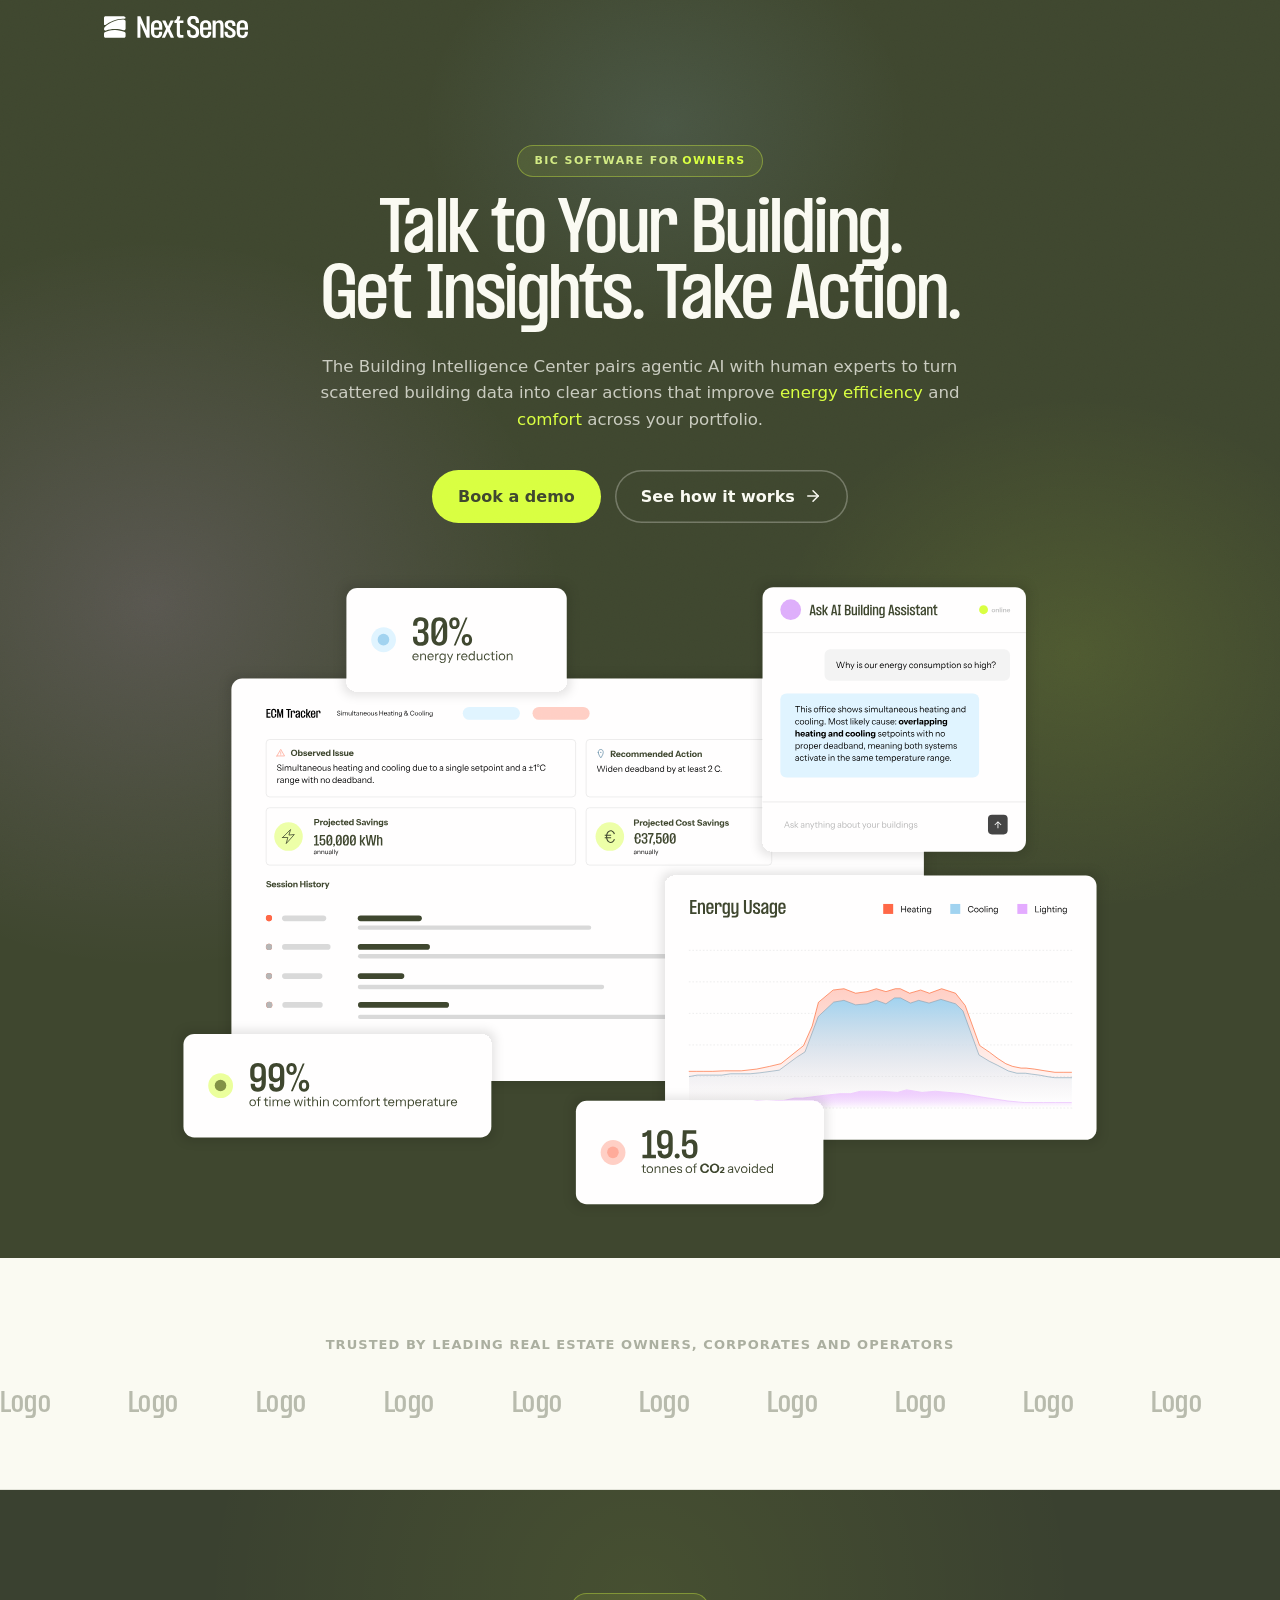
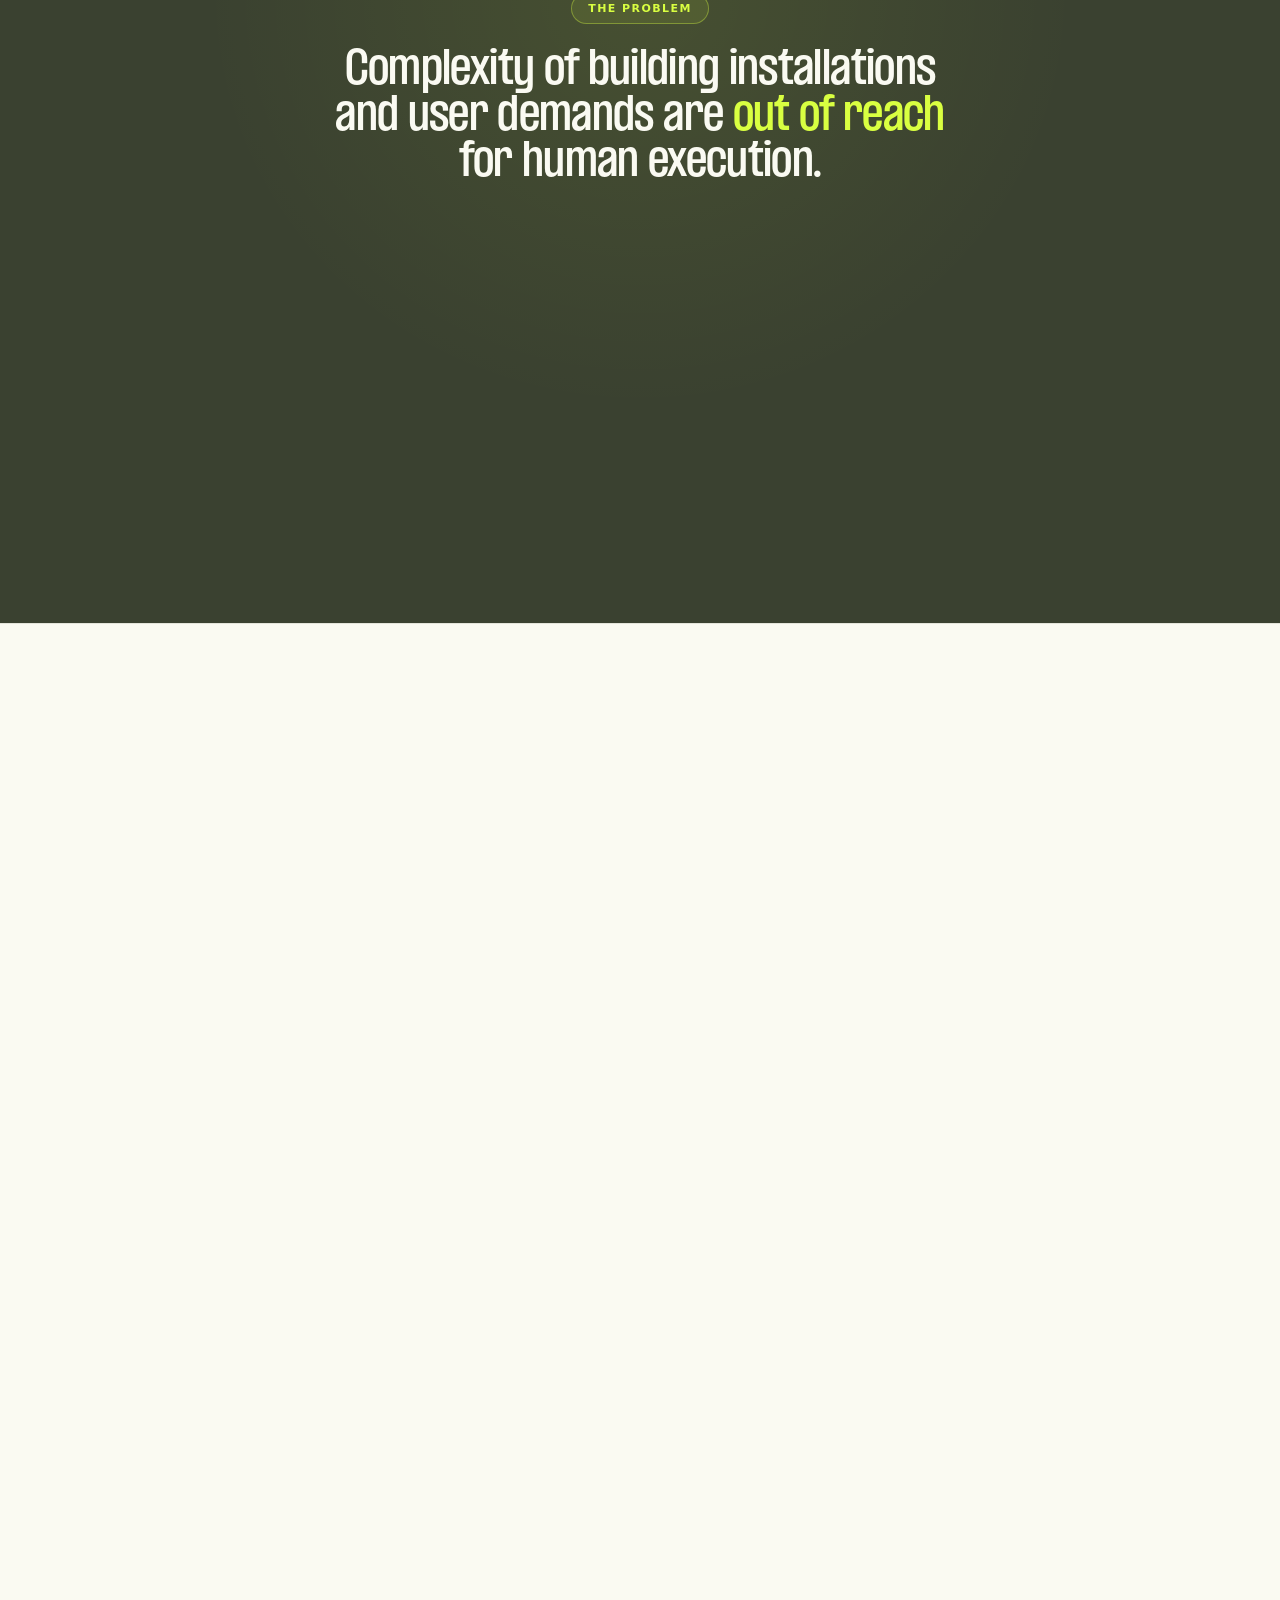
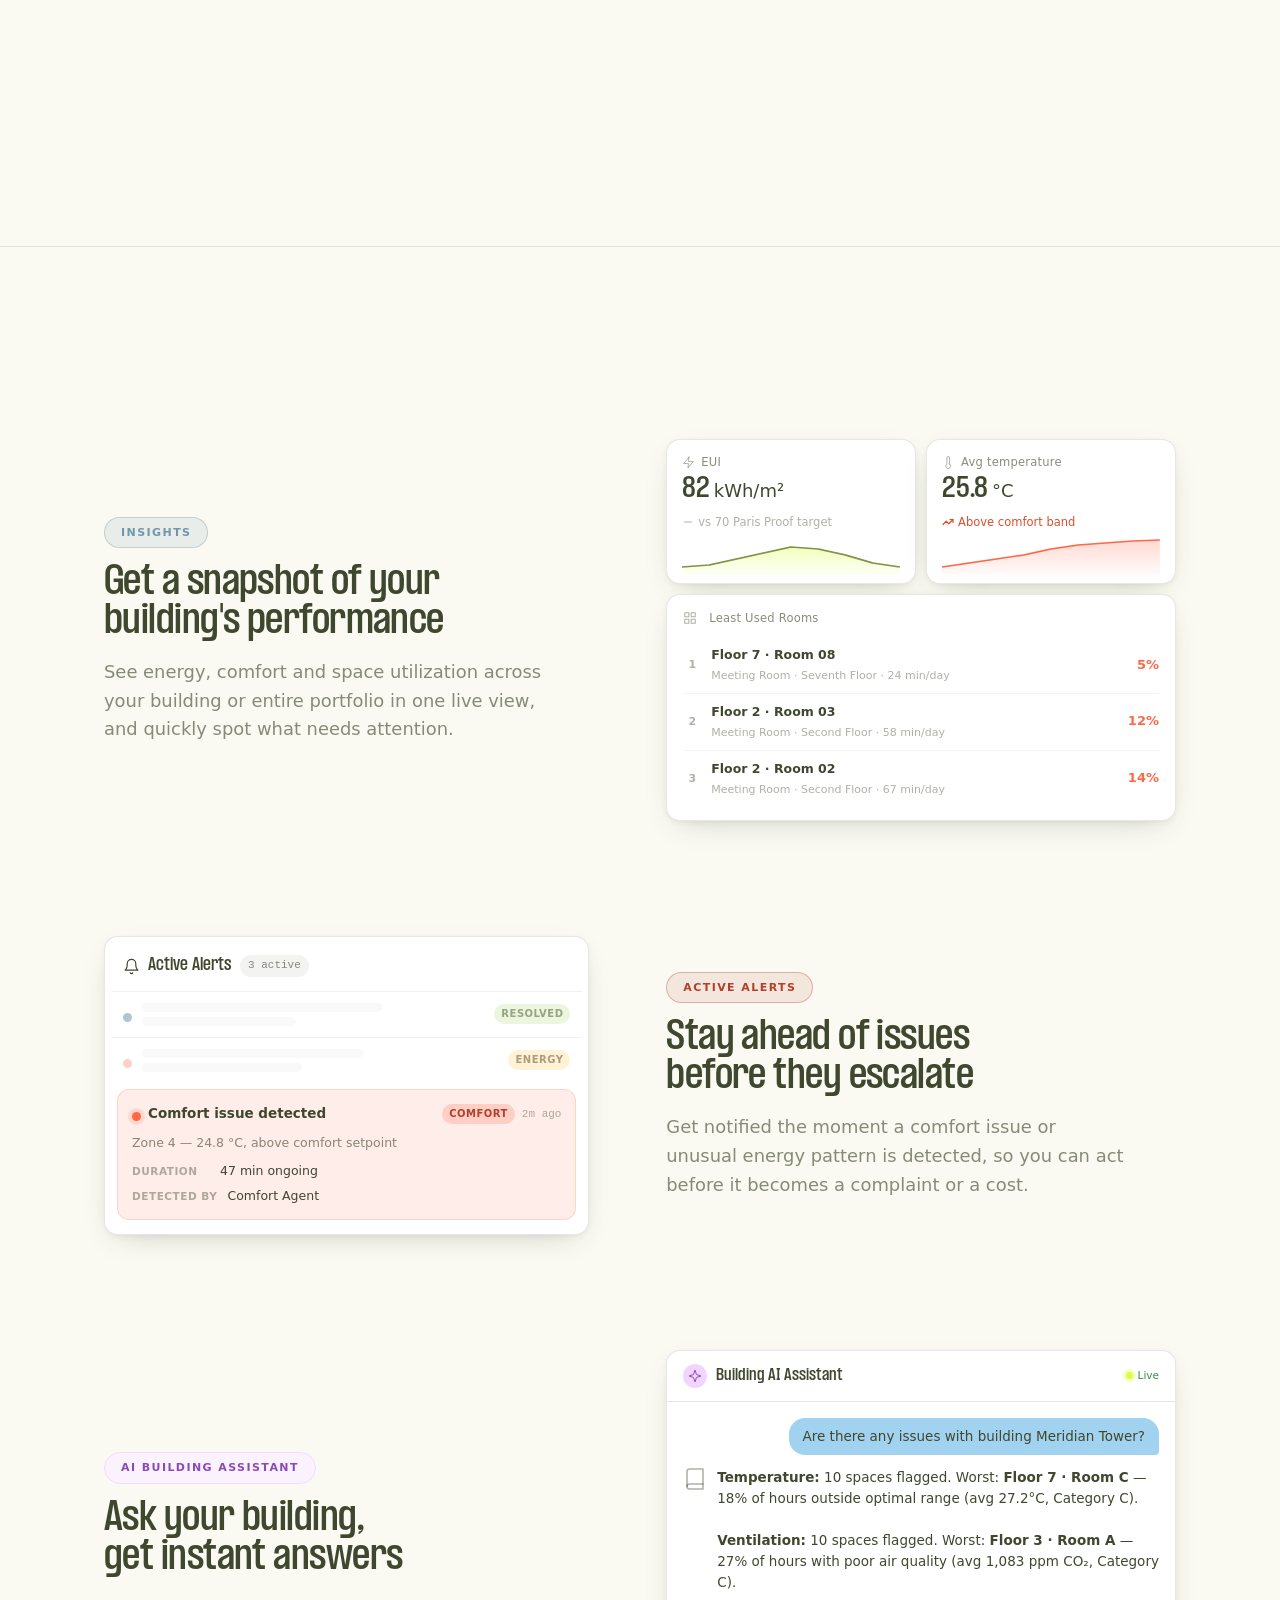
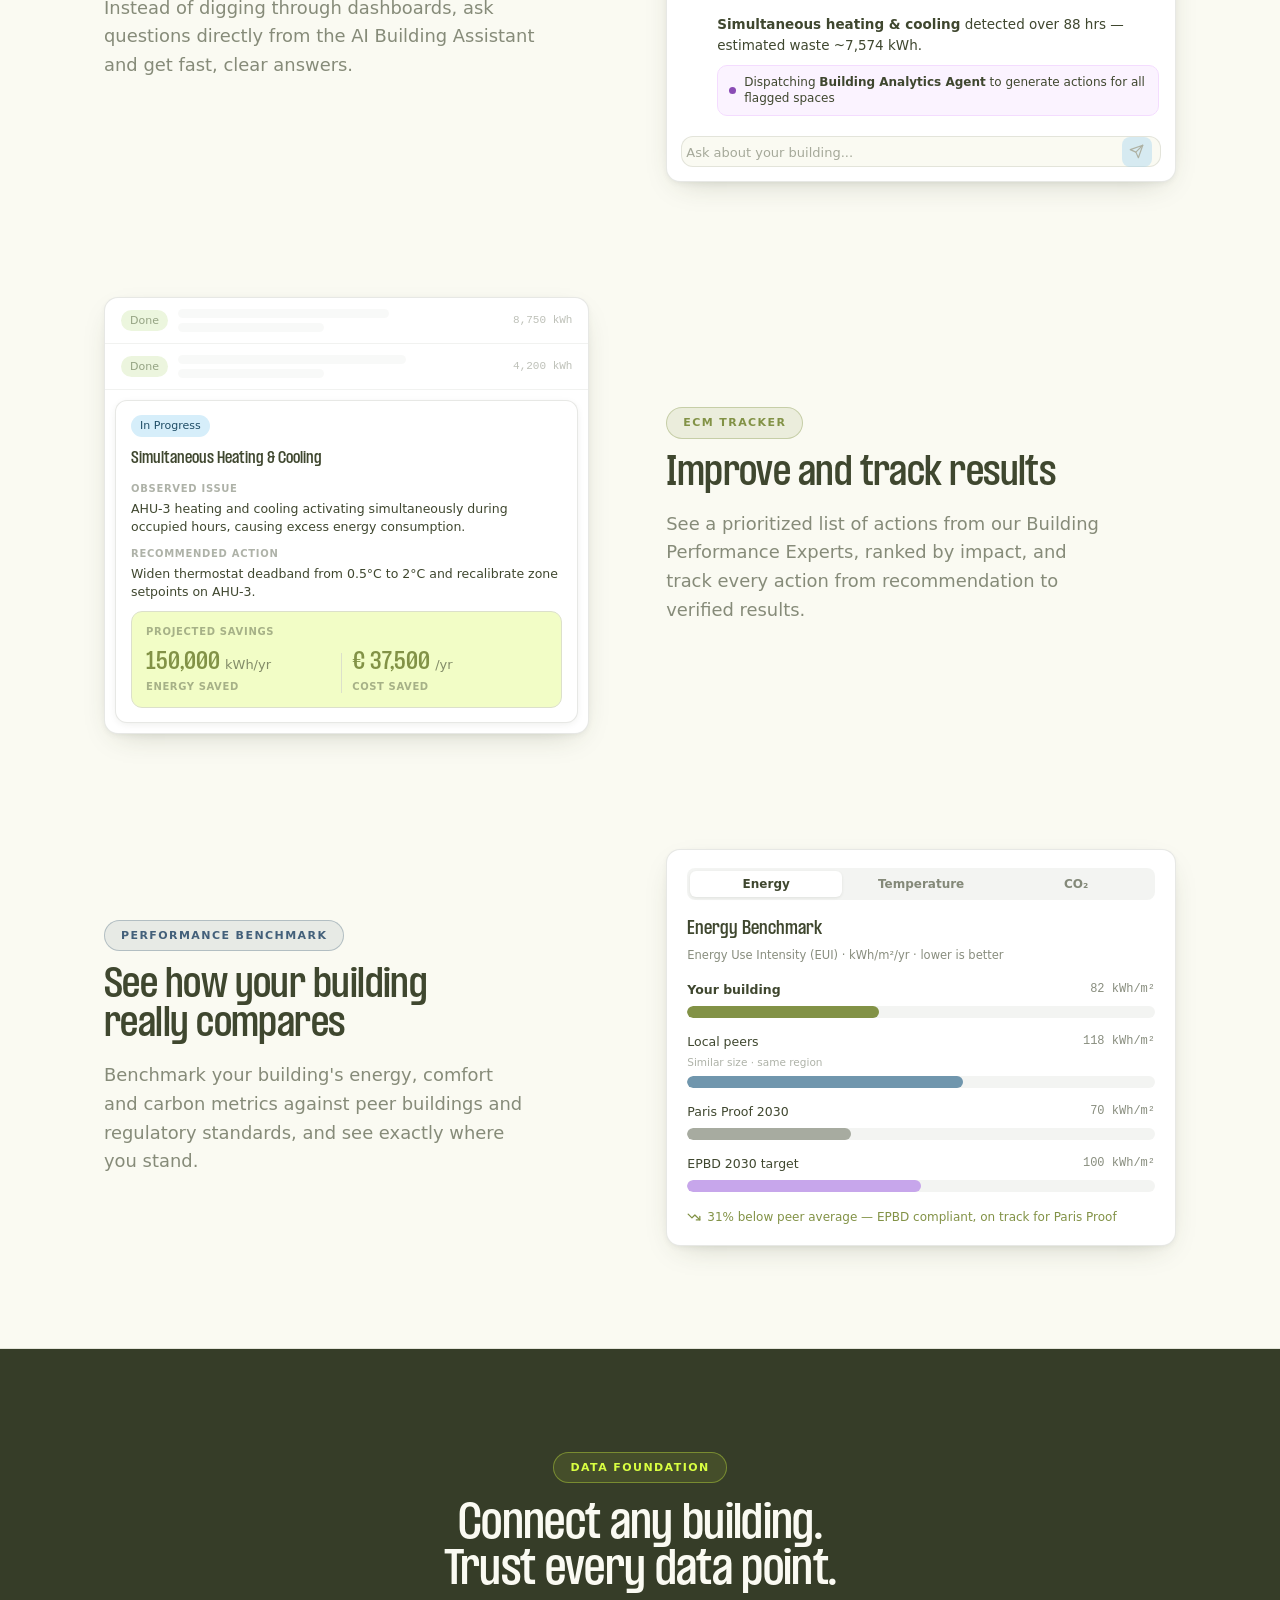
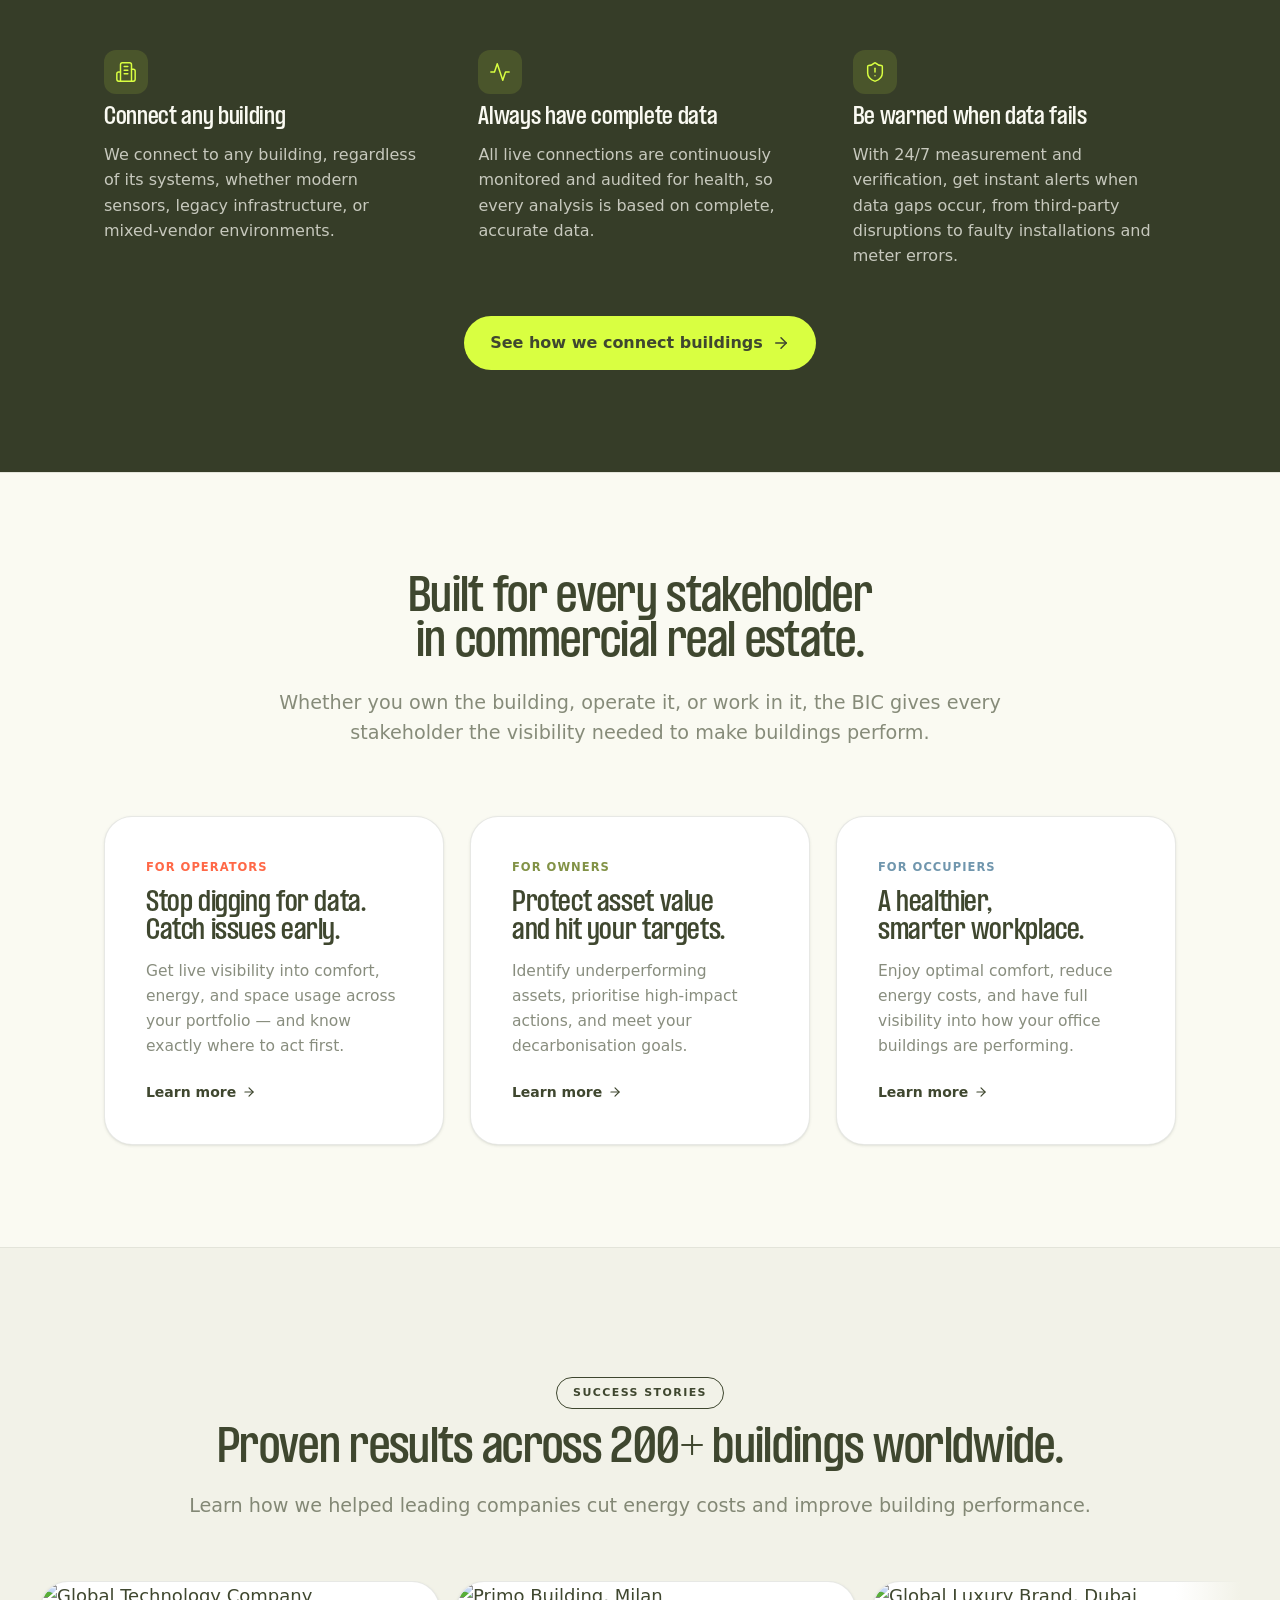
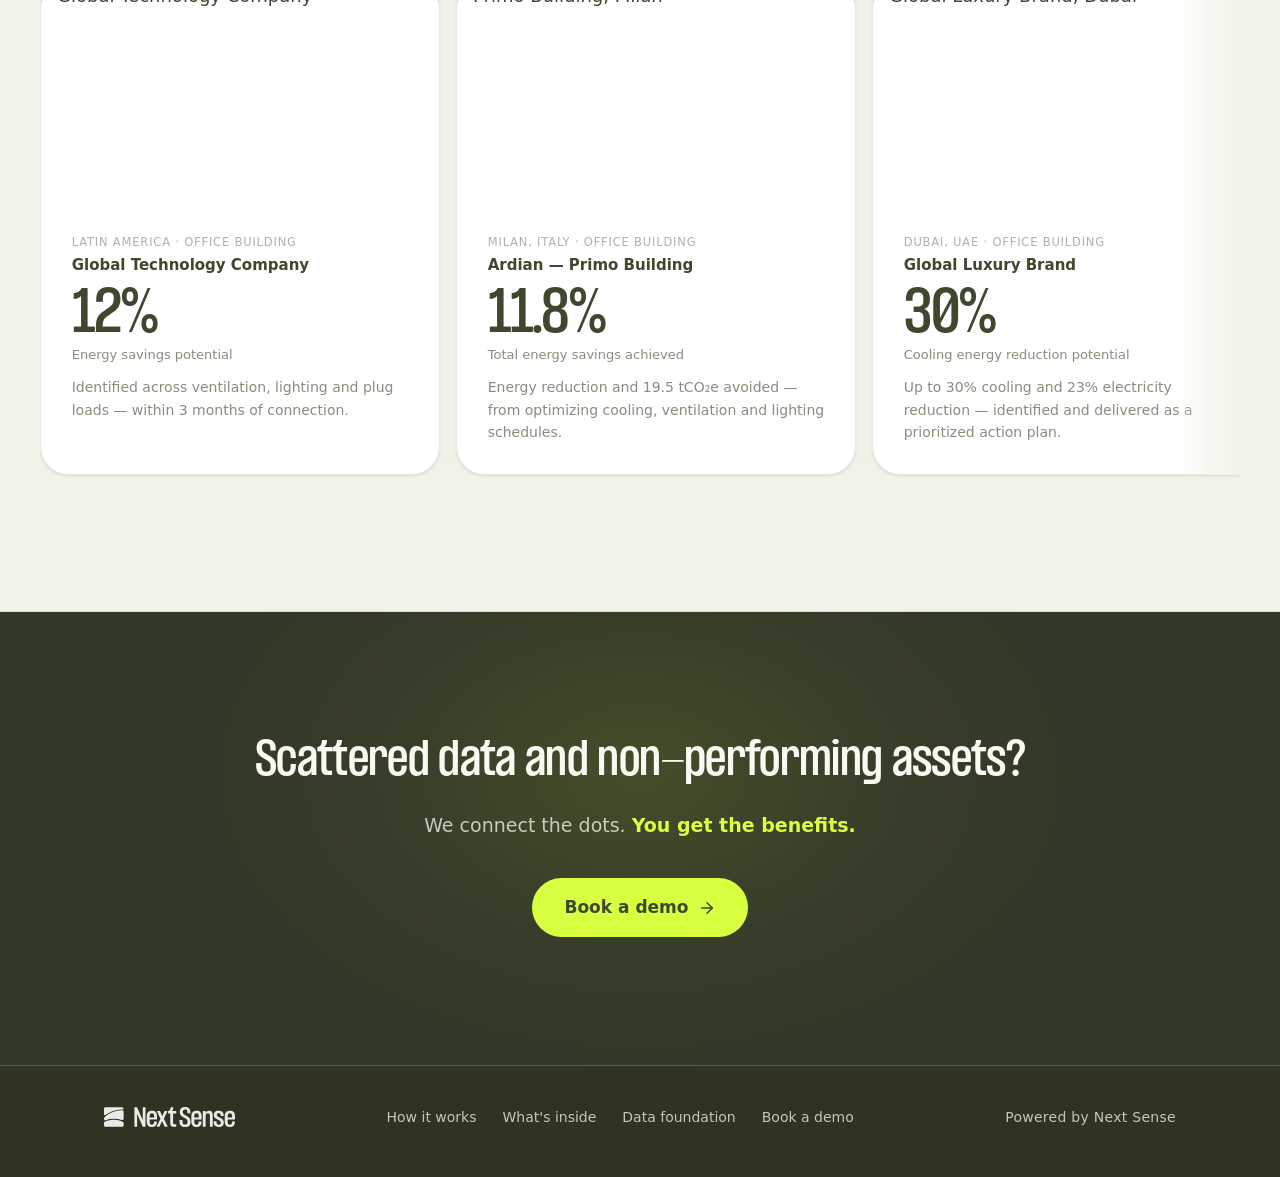
==== BIC Landing Page.html @ 995ec5d3 "Initial commit — BIC landing page Co-Authored-By: Claude Sonnet 4.6 <noreply@anthropic.com>" ====
<!DOCTYPE html>
<html lang="en">
<head>
<meta charset="UTF-8" />
<meta name="viewport" content="width=device-width, initial-scale=1.0" />
<title>Building Intelligence Center — AI-powered building performance software by NextSense</title>
<meta name="description" content="The NextSense Building Intelligence Center (BIC) is a building performance software platform that combines agentic AI with expert human review to monitor, detect and resolve issues across your commercial real estate portfolio — before occupants notice." />
<meta property="og:title" content="Building Intelligence Center — NextSense" />
<meta property="og:description" content="AI-powered building performance software that monitors every system, catches issues early, and tells your team exactly what to do." />
<link rel="icon" href="assets/next-sense-icon.svg" />
<link rel="stylesheet" href="styles.css" />
<link rel="stylesheet" href="widgets.css" />
</head>
<body>
<div class="grain-overlay" aria-hidden="true"></div>

<!-- ============================ NAV ============================ -->
<nav class="nav" id="nav">
  <div class="nav-inner">
    <a href="#top" class="nav-logo" aria-label="NextSense home">
      <img src="assets/logo-full.svg" alt="NextSense" />
    </a>
  </div>
</nav>

<!-- ============================ HERO ============================ -->
<header class="hero" id="top" data-screen-label="Hero">
  <div class="wrap hero-copy">
    <span class="eyebrow reveal" style="display:inline-flex;">BIC Software for <span id="hero-role" style="margin-left:3px;">Operators</span></span>
    <h1 class="display reveal d1">Talk to Your Building.<br />Get Insights. Take Action.</h1>
    <p class="hero-lede reveal d2">The Building Intelligence Center pairs agentic AI with human experts to turn scattered building data into clear actions that improve <em>energy efficiency</em> and <em>comfort</em> across your portfolio.</p>
    <div class="hero-cta reveal d3">
      <a href="#cta" class="btn btn-light">Book a demo</a>
      <a href="#solution" class="btn btn-ghost-light">See how it works
        <svg viewBox="0 0 24 24" fill="none" stroke="currentColor" stroke-width="2" stroke-linecap="round" stroke-linejoin="round"><path d="M5 12h14"/><path d="m12 5 7 7-7 7"/></svg>
      </a>
    </div>
    <div class="hero-visual reveal d4">
      <img class="hero-visual-mask" src="uploads/Group 1000006980.svg" alt="The BIC interactive demo environment — ECM Tracker, AI Building Assistant and live energy widgets" />
    </div>
  </div>
</header>

<!-- ======================= LOGO BANNER ======================= -->
<section class="logos">
  <div class="wrap">
    <p class="logos-label reveal">Trusted by leading real estate owners, corporates and operators</p>
  </div>
  <div class="logos-marquee" aria-hidden="true">
    <div class="logos-track">
      <span>Logo</span><span>Logo</span><span>Logo</span><span>Logo</span><span>Logo</span><span>Logo</span><span>Logo</span><span>Logo</span><span>Logo</span><span>Logo</span>
      <span>Logo</span><span>Logo</span><span>Logo</span><span>Logo</span><span>Logo</span><span>Logo</span><span>Logo</span><span>Logo</span><span>Logo</span><span>Logo</span>
    </div>
  </div>
</section>

<!-- ========================= PROBLEM ========================= -->
<section class="problem section-pad" id="problem">
  <div class="wrap">
    <div class="problem-inner">
      <span class="eyebrow reveal">The Problem</span>
      <h2 class="h2 reveal d1">Complexity of building installations<br>and user demands are <span style="color:var(--digital-sun);">out of reach</span><br>for human execution.</h2>
      <p class="problem-body reveal d2">Buildings generate lots of data, but it's scattered across different systems and vendors, hard to extract and nearly impossible to make sense of. Users of buildings have almost daily alternating demands. Teams can't catch up — instead they manage reactively, only finding out about issues when a complaint arrives or something breaks.</p>
      <div class="problem-cards reveal d3">
        <div class="prob-card">
          <svg viewBox="0 0 24 24" fill="none" stroke="currentColor" stroke-width="1.8" stroke-linecap="round" stroke-linejoin="round"><ellipse cx="12" cy="5" rx="9" ry="3"/><path d="M3 5V19A9 3 0 0 0 21 19V5"/><path d="M3 12A9 3 0 0 0 21 12"/></svg>
          Data scattered across systems
        </div>
        <div class="prob-card">
          <svg viewBox="0 0 24 24" fill="none" stroke="currentColor" stroke-width="1.8" stroke-linecap="round" stroke-linejoin="round"><path d="M6 8a6 6 0 0 1 12 0c0 7 3 9 3 9H3s3-2 3-9"/><path d="M10.3 21a1.94 1.94 0 0 0 3.4 0"/></svg>
          Issues found only after complaints
        </div>
        <div class="prob-card">
          <svg viewBox="0 0 24 24" fill="none" stroke="currentColor" stroke-width="1.8" stroke-linecap="round" stroke-linejoin="round"><circle cx="12" cy="12" r="10"/><polyline points="12 6 12 12 16 14"/></svg>
          Teams always reacting, never ahead
        </div>
        <div class="prob-card">
          <svg viewBox="0 0 24 24" fill="none" stroke="currentColor" stroke-width="1.8" stroke-linecap="round" stroke-linejoin="round"><path d="M2 20h.01"/><path d="M7 20v-4"/><path d="M12 20v-8"/><path d="M17 20V8"/><path d="M22 4v16"/></svg>
          Insights locked in siloed dashboards
        </div>
      </div>
    </div>
  </div>
</section>

<!-- ======================== SOLUTION ======================== -->
<section class="solution section-pad" id="solution">
  <div class="wrap">
    <div class="solution-head" style="text-align:center;max-width:none;">
      <span class="eyebrow reveal">The Solution</span>
      <h2 class="h2 reveal" style="margin-top:20px;">From scattered data to clear action<br>with agentic AI and human experts.</h2>
      <p class="lede reveal d1" style="max-width:62ch;margin:18px auto 0;">The BIC connects every system, makes sense of fragmented data, and flags issues before they become complaints.</p>
    </div>

    <div class="sol-duo reveal d2">

      <!-- LOOP VISUAL -->
      <svg class="sol-loop-svg" viewBox="60 25 740 320" fill="none" xmlns="http://www.w3.org/2000/svg" style="width:100%;height:auto;display:block;">
        <defs>
          <!-- Oval lobes (AR ~1.23): less square than before, more natural figure-8 -->
          <path id="loop-full" d="M145,185 C145,30 290,30 430,185 C570,340 715,340 715,185 C715,30 570,30 430,185 C290,340 145,340 145,185 Z"/>

          <!-- Animated gradient: brand highlight → twilight -->
          <linearGradient id="loop-grad" x1="145" y1="185" x2="715" y2="185" gradientUnits="userSpaceOnUse">
            <stop offset="0%" stop-color="#C9A0E8">
              <animate attributeName="stop-color" values="#C9A0E8;#7096AD;#C9A0E8" dur="5s" repeatCount="indefinite" calcMode="spline" keySplines="0.45 0 0.55 1;0.45 0 0.55 1"/>
            </stop>
            <stop offset="40%" stop-color="#B8A8DC">
              <animate attributeName="stop-color" values="#C9A0E8;#7096AD;#C9A0E8" dur="5s" begin="0.8s" repeatCount="indefinite" calcMode="spline" keySplines="0.45 0 0.55 1;0.45 0 0.55 1"/>
            </stop>
            <stop offset="60%" stop-color="#9AB8CC">
              <animate attributeName="stop-color" values="#7096AD;#C9A0E8;#7096AD" dur="5s" begin="0.8s" repeatCount="indefinite" calcMode="spline" keySplines="0.45 0 0.55 1;0.45 0 0.55 1"/>
            </stop>
            <stop offset="100%" stop-color="#7096AD">
              <animate attributeName="stop-color" values="#7096AD;#C9A0E8;#7096AD" dur="5s" repeatCount="indefinite" calcMode="spline" keySplines="0.45 0 0.55 1;0.45 0 0.55 1"/>
            </stop>
          </linearGradient>

          <!-- Lighter gradient for the inner specular highlight -->
          <linearGradient id="loop-bright" x1="145" y1="185" x2="715" y2="185" gradientUnits="userSpaceOnUse">
            <stop offset="0%"   stop-color="#E8D0F8"/>
            <stop offset="50%"  stop-color="#D8E0F4"/>
            <stop offset="100%" stop-color="#B8D4F0"/>
          </linearGradient>

          <!-- Right-half clip: right strand paints on top at the crossing -->
          <clipPath id="clip-over">
            <rect x="424" y="20" width="460" height="360"/>
          </clipPath>
        </defs>

        <!-- Full loop — UNDER layer -->
        <use href="#loop-full" stroke="url(#loop-grad)"   stroke-width="40"  stroke-opacity=".06" fill="none"/>
        <use href="#loop-full" stroke="url(#loop-grad)"   stroke-width="24"  stroke-opacity=".10" fill="none"/>
        <use href="#loop-full" stroke="url(#loop-grad)"   stroke-width="14"  stroke-opacity=".92" fill="none"/>
        <use href="#loop-full" stroke="url(#loop-bright)" stroke-width="6"   stroke-opacity=".45" fill="none"/>
        <use href="#loop-full" stroke="white"             stroke-width="2"   stroke-opacity=".30" fill="none"/>

        <!-- Same loop clipped to right half — OVER layer -->
        <g clip-path="url(#clip-over)">
          <use href="#loop-full" stroke="url(#loop-grad)"   stroke-width="40"  stroke-opacity=".06" fill="none"/>
          <use href="#loop-full" stroke="url(#loop-grad)"   stroke-width="24"  stroke-opacity=".10" fill="none"/>
          <use href="#loop-full" stroke="url(#loop-grad)"   stroke-width="14"  stroke-opacity=".92" fill="none"/>
          <use href="#loop-full" stroke="url(#loop-bright)" stroke-width="6"   stroke-opacity=".45" fill="none"/>
          <use href="#loop-full" stroke="white"             stroke-width="2"   stroke-opacity=".30" fill="none"/>
        </g>

        <!-- AI Agents label -->
        <text x="287" y="180" text-anchor="middle" font-size="16" font-weight="600" fill="#7B5EA7" fill-opacity=".82" font-family="'PP Formula',sans-serif" letter-spacing="-.01em">AI Agents</text>

        <!-- BPE Experts label -->
        <text x="572" y="180" text-anchor="middle" font-size="16" font-weight="600" fill="#3F6480" fill-opacity=".82" font-family="'PP Formula',sans-serif" letter-spacing="-.01em">BPE Experts</text>

        <!-- Pulse rings -->
        <circle cx="430" cy="185" r="30" fill="none" stroke="#C9A0E8" stroke-width="1">
          <animate attributeName="r" from="30" to="58" dur="2.8s" repeatCount="indefinite"/>
          <animate attributeName="stroke-opacity" from=".28" to="0" dur="2.8s" repeatCount="indefinite"/>
        </circle>
        <circle cx="430" cy="185" r="30" fill="none" stroke="#C9A0E8" stroke-width="1">
          <animate attributeName="r" from="30" to="58" dur="2.8s" begin="1.4s" repeatCount="indefinite"/>
          <animate attributeName="stroke-opacity" from=".28" to="0" dur="2.8s" begin="1.4s" repeatCount="indefinite"/>
        </circle>

        <!-- Central node — stacked icon + BIC, cream bg matching section -->
        <circle cx="430" cy="185" r="30" fill="rgba(250,250,242,0.96)" stroke="rgba(185,145,225,0.45)" stroke-width="1.5"/>
        <g transform="translate(430, 176) scale(0.034) translate(-225, -225)" fill="rgba(63,71,47,0.72)">
          <path d="M236.275 267.467C296.052 269.579 354.673 276.635 407.423 293.525C428.505 300.263 450.022 284.386 450.022 262.262V104.935C450.022 87.814 436.863 73.6719 419.829 72.2259C352.591 66.5864 271.5 81.9432 186.041 117.631C123.835 143.63 67.3543 182.731 22.384 220.645C8.18432 232.589 0 250.26 0 268.856C0 292.252 23.8589 308.216 45.4042 299.106C100.294 275.912 164.93 264.951 236.275 267.467Z"/>
          <path d="M0 364.842V417.333C0 435.553 14.778 450.331 32.9975 450.331H417.024C435.244 450.331 450.022 435.553 450.022 417.333V361.256C450.022 348.155 442.242 336.327 430.241 331.121C371.909 305.932 304.005 290.083 235.581 287.654C136.126 284.154 65.301 307.522 16.1951 336.529C6.15993 342.487 0 353.216 0 364.842Z"/>
          <path d="M450.022 33.328C450.022 15.1082 423.965 0.329834 394.004 0.329834H32.9975C14.778 0.329834 0 15.1082 0 33.328V165.35C0 181.429 18.3063 190.828 31.2624 181.285C73.7456 150.08 123.922 121.593 178.233 98.9194C269.331 60.8602 356.206 45.2143 428.216 52.7336C439.842 53.9482 450.022 45.0118 450.022 33.328Z"/>
        </g>
        <text x="430" y="201" text-anchor="middle" font-size="11.5" font-weight="500" fill="rgba(63,71,47,0.80)" font-family="'PP Formula',sans-serif" letter-spacing=".06em">BIC</text>
      </svg>

      <!-- COPY ROW — below the clipped visual area -->
      <div class="sol-copy-row">
        <div class="sol-copy">
          <span class="sol-role-badge ai-badge">Agentic AI</span>
          <p>Our in-house developed AI agents run 24/7, each handling a specific task for faster, more accurate analysis. Together they flag issues and feed insights to our Building Performance Experts.</p>
        </div>
        <div class="sol-copy">
          <span class="sol-role-badge expert-badge">Building Performance Experts</span>
          <p>Unlike AI-only platforms, every recommendation is reviewed and validated by our experts with years of building physics knowledge, so you can always trust the advice and know where to act next.</p>
        </div>
      </div>
      <div style="text-align:center;margin-top:clamp(28px,3vw,40px);">
        <a href="#cta" class="btn btn-ink">See it in action
          <svg viewBox="0 0 24 24" fill="none" stroke="currentColor" stroke-width="2" stroke-linecap="round" stroke-linejoin="round"><path d="M5 12h14"/><path d="m12 5 7 7-7 7"/></svg>
        </a>
      </div>

    </div>
  </div>
</section>

<!-- ===================== INSIDE THE BIC ===================== -->
<section class="inside section-pad" id="inside">
  <div class="wrap">
    <div class="feature-rows">

      <!-- INSIGHTS -->
      <article class="frow c-sky">
        <div class="frow-text reveal">
          <span class="frow-eyebrow"><span class="frow-name">Insights</span></span>
          <h3>Get a snapshot of your building's performance</h3>
          <p>See energy, comfort and space utilization across your building or entire portfolio in one live view, and quickly spot what needs attention.</p>
        </div>
        <div class="frow-visual reveal d1">
          <div style="display:grid;grid-template-columns:1fr 1fr;gap:10px;">
            <!-- ENERGY CARD -->
            <div class="wc kpi">
              <span class="wc-title"><svg viewBox="0 0 24 24" fill="none" stroke="currentColor" stroke-width="1.8" stroke-linecap="round" stroke-linejoin="round"><polygon points="13 2 3 14 12 14 11 22 21 10 12 10 13 2"/></svg>EUI</span>
              <div style="display:flex;align-items:baseline;gap:4px;margin-top:4px;"><span class="metric" style="font-size:26px;line-height:1;">82</span><span class="u">kWh/m²</span></div>
              <span class="delta flat"><svg viewBox="0 0 24 24" fill="none" stroke="currentColor" stroke-width="2.4" stroke-linecap="round" stroke-linejoin="round"><line x1="5" y1="12" x2="19" y2="12"/></svg>vs 70 Paris Proof target</span>
              <svg class="spark" viewBox="0 0 120 36" preserveAspectRatio="none" style="margin-top:8px;width:100%;height:36px;display:block;">
                <defs><linearGradient id="sp-nrg" x1="0" y1="0" x2="0" y2="1"><stop offset="0%" stop-color="#D9FF41" stop-opacity=".35"/><stop offset="100%" stop-color="#D9FF41" stop-opacity=".04"/></linearGradient></defs>
                <path d="M0 28 L15 26 L30 20 L45 14 L60 8 L75 10 L90 16 L105 24 L120 28 L120 36 L0 36 Z" fill="url(#sp-nrg)"/>
                <path d="M0 28 L15 26 L30 20 L45 14 L60 8 L75 10 L90 16 L105 24 L120 28" fill="none" stroke="#829246" stroke-width="1.5" stroke-linejoin="round"/>
              </svg>
            </div>
            <!-- TEMPERATURE CARD -->
            <div class="wc kpi">
              <span class="wc-title"><svg viewBox="0 0 24 24" fill="none" stroke="currentColor" stroke-width="1.8" stroke-linecap="round" stroke-linejoin="round"><path d="M14 14.76V3.5a2.5 2.5 0 0 0-5 0v11.26a4.5 4.5 0 1 0 5 0z"/></svg>Avg temperature</span>
              <div style="display:flex;align-items:baseline;gap:4px;margin-top:4px;"><span class="metric" style="font-size:26px;line-height:1;">25.8</span><span class="u">°C</span></div>
              <span class="delta up" style="color:#d94f2b;"><svg viewBox="0 0 24 24" fill="none" stroke="currentColor" stroke-width="2.4" stroke-linecap="round" stroke-linejoin="round"><polyline points="22 7 13.5 15.5 8.5 10.5 2 17"/><polyline points="16 7 22 7 22 13"/></svg>Above comfort band</span>
              <svg class="spark" viewBox="0 0 120 36" preserveAspectRatio="none" style="margin-top:8px;width:100%;height:36px;display:block;">
                <defs><linearGradient id="sp-cmf" x1="0" y1="0" x2="0" y2="1"><stop offset="0%" stop-color="#FFAB9A" stop-opacity=".45"/><stop offset="100%" stop-color="#FFAB9A" stop-opacity=".04"/></linearGradient></defs>
                <path d="M0 28 L15 24 L30 20 L45 16 L60 10 L75 6 L90 4 L105 2 L120 1 L120 36 L0 36 Z" fill="url(#sp-cmf)"/>
                <path d="M0 28 L15 24 L30 20 L45 16 L60 10 L75 6 L90 4 L105 2 L120 1" fill="none" stroke="#FF6847" stroke-width="1.5" stroke-linejoin="round"/>
              </svg>
            </div>
            <!-- LEAST USED ROOMS CARD — full width -->
            <div class="wc" style="grid-column:span 2;padding:14px 16px;">
              <span class="wc-title" style="margin-bottom:10px;display:flex;"><svg viewBox="0 0 24 24" fill="none" stroke="currentColor" stroke-width="1.8" stroke-linecap="round" stroke-linejoin="round" style="width:14px;height:14px;margin-right:6px;flex:none;"><rect x="3" y="3" width="7" height="7"/><rect x="14" y="3" width="7" height="7"/><rect x="3" y="14" width="7" height="7"/><rect x="14" y="14" width="7" height="7"/></svg>Least Used Rooms</span>
              <div class="lur-list">
                <div class="lur-row">
                  <span class="lur-rank">1</span>
                  <div class="lur-info">
                    <span class="lur-name">Floor 7 · Room 08</span>
                    <span class="lur-meta">Meeting Room · Seventh Floor · 24 min/day</span>
                  </div>
                  <span class="lur-pct">5%</span>
                </div>
                <div class="lur-row">
                  <span class="lur-rank">2</span>
                  <div class="lur-info">
                    <span class="lur-name">Floor 2 · Room 03</span>
                    <span class="lur-meta">Meeting Room · Second Floor · 58 min/day</span>
                  </div>
                  <span class="lur-pct">12%</span>
                </div>
                <div class="lur-row">
                  <span class="lur-rank">3</span>
                  <div class="lur-info">
                    <span class="lur-name">Floor 2 · Room 02</span>
                    <span class="lur-meta">Meeting Room · Second Floor · 67 min/day</span>
                  </div>
                  <span class="lur-pct">14%</span>
                </div>
              </div>
            </div>
          </div>
        </div>
      </article>

      <!-- ACTIVE ALERTS -->
      <article class="frow reverse c-sunset">
        <div class="frow-text reveal">
          <span class="frow-eyebrow"><span class="frow-name">Active Alerts</span></span>
          <h3>Stay ahead of issues before they escalate</h3>
          <p>Get notified the moment a comfort issue or unusual energy pattern is detected, so you can act before it becomes a complaint or a cost.</p>
        </div>
        <div class="frow-visual reveal d1">
          <div class="wc viz-alerts-v2">
            <div class="alert-head">
              <svg viewBox="0 0 24 24" width="17" height="17" fill="none" stroke="#3F472F" stroke-width="1.7" stroke-linecap="round" stroke-linejoin="round"><path d="M6 8a6 6 0 0 1 12 0c0 7 3 9 3 9H3s3-2 3-9"/><path d="M10.3 21a1.94 1.94 0 0 0 3.4 0"/></svg>
              <span class="ah-title">Active Alerts</span><span class="ah-count">3 active</span>
            </div>
            <!-- Abstract row 1 -->
            <div class="alert-abstract">
              <span class="alert-dot sev-ok"></span>
              <div class="alert-skel">
                <div class="skel-bar w-70"></div>
                <div class="skel-bar w-45"></div>
              </div>
              <span class="alert-badge b-ok">Resolved</span>
            </div>
            <!-- Abstract row 2 -->
            <div class="alert-abstract">
              <span class="alert-dot sev-med"></span>
              <div class="alert-skel">
                <div class="skel-bar" style="width:62%"></div>
                <div class="skel-bar w-45"></div>
              </div>
              <span class="alert-badge b-med">Energy</span>
            </div>
            <!-- Zoomed detail card -->
            <div class="alert-zoomed-card">
              <div class="azc-header">
                <span class="alert-dot sev-high"></span>
                <div class="azc-title">Comfort issue detected</div>
                <span class="alert-badge b-high">Comfort</span>
                <span class="alert-time">2m ago</span>
              </div>
              <div class="azc-sub">Zone 4 — 24.8 °C, above comfort setpoint</div>
              <div class="azc-details">
                <div class="azc-row"><span class="azc-label">Duration</span><span class="azc-value">47 min ongoing</span></div>
                <div class="azc-row"><span class="azc-label">Detected by</span><span class="azc-value">Comfort Agent</span></div>
              </div>
            </div>
          </div>
        </div>
      </article>

      <!-- AI BUILDING ASSISTANT -->
      <article class="frow c-lav">
        <div class="frow-text reveal">
          <span class="frow-eyebrow"><span class="frow-name">AI Building Assistant</span></span>
          <h3>Ask your building, get instant answers</h3>
          <p>Instead of digging through dashboards, ask questions directly from the AI Building Assistant and get fast, clear answers.</p>
        </div>
        <div class="frow-visual reveal d1">
          <div class="wc viz-chat">
            <div class="chat-head">
              <span class="chat-avatar"><svg viewBox="0 0 24 24" fill="none" stroke="currentColor" stroke-width="1.7" stroke-linecap="round" stroke-linejoin="round"><path d="M9.937 15.5A2 2 0 0 0 8.5 14.063l-6.135-1.582a.5.5 0 0 1 0-.962L8.5 9.936A2 2 0 0 0 9.937 8.5l1.582-6.135a.5.5 0 0 1 .963 0L14.063 8.5A2 2 0 0 0 15.5 9.937l6.135 1.581a.5.5 0 0 1 0 .964L15.5 14.063a2 2 0 0 0-1.437 1.437l-1.582 6.135a.5.5 0 0 1-.963 0z"/></svg></span>
              <span class="ch-name">Building AI Assistant</span>
              <span class="ch-live"><i></i>Live</span>
            </div>
            <div class="chat-body">
              <div class="user-bubble">Are there any issues with building Meridian Tower?</div>
              <div class="ai-turn">
                <svg class="ai-ic" viewBox="0 0 24 24" fill="none" stroke="currentColor" stroke-width="1.6" stroke-linecap="round" stroke-linejoin="round"><path d="M4 19.5A2.5 2.5 0 0 1 6.5 17H20"/><path d="M6.5 2H20v20H6.5A2.5 2.5 0 0 1 4 19.5v-15A2.5 2.5 0 0 1 6.5 2z"/></svg>
                <div>
                  <div class="ai-text"><strong>Temperature:</strong> 10 spaces flagged. Worst: <strong>Floor 7 · Room C</strong> — 18% of hours outside optimal range (avg 27.2°C, Category C).<br><br><strong>Ventilation:</strong> 10 spaces flagged. Worst: <strong>Floor 3 · Room A</strong> — 27% of hours with poor air quality (avg 1,083 ppm CO₂, Category C).<br><br><strong>Simultaneous heating &amp; cooling</strong> detected over 88 hrs — estimated waste ~7,574 kWh.</div>
                  <div class="agent-call-card">
                    <span class="acc-dot"></span>
                    <span>Dispatching <strong>Building Analytics Agent</strong> to generate actions for all flagged spaces</span>
                  </div>
                </div>
              </div>
            </div>
            <div class="chat-composer" style="pointer-events:none;cursor:default;">
              <span style="font-size:13px;opacity:.45;padding:0 4px;">Ask about your building...</span>
              <span class="chat-send" style="opacity:.4;"><svg viewBox="0 0 24 24" fill="none" stroke="currentColor" stroke-width="1.9" stroke-linecap="round" stroke-linejoin="round"><path d="m22 2-7 20-4-9-9-4Z"/><path d="M22 2 11 13"/></svg></span>
            </div>
          </div>
        </div>
      </article>

      <!-- ECM TRACKER -->
      <article class="frow reverse c-sun">
        <div class="frow-text reveal">
          <span class="frow-eyebrow"><span class="frow-name">ECM Tracker</span></span>
          <h3>Improve and track results</h3>
          <p>See a prioritized list of actions from our Building Performance Experts, ranked by impact, and track every action from recommendation to verified results.</p>
        </div>
        <div class="frow-visual reveal d1">
          <div class="wc viz-ecm-v2">
            <div class="ecm-abstract-row">
              <span class="ecm-pill done">Done</span>
              <div class="ecm-skel">
                <div class="skel-bar" style="width:65%"></div>
                <div class="skel-bar w-45"></div>
              </div>
              <span class="ecm-num-r">8,750 kWh</span>
            </div>
            <div class="ecm-abstract-row">
              <span class="ecm-pill done">Done</span>
              <div class="ecm-skel">
                <div class="skel-bar w-70"></div>
                <div class="skel-bar w-45"></div>
              </div>
              <span class="ecm-num-r">4,200 kWh</span>
            </div>
            <div class="ecm-detail-card">
              <div class="edc-top">
                <span class="ecm-pill prog">In Progress</span>
              </div>
              <div class="edc-title">Simultaneous Heating &amp; Cooling</div>
              <div class="edc-field">
                <div class="edc-label">Observed issue</div>
                <div class="edc-text">AHU-3 heating and cooling activating simultaneously during occupied hours, causing excess energy consumption.</div>
              </div>
              <div class="edc-field">
                <div class="edc-label">Recommended action</div>
                <div class="edc-text">Widen thermostat deadband from 0.5°C to 2°C and recalibrate zone setpoints on AHU-3.</div>
              </div>
              <div class="edc-field edc-savings">
                <div class="edc-label">Projected savings</div>
                <div class="edc-savings-row">
                  <div class="edc-saving-item">
                    <div class="edc-saving-val">150,000 <span class="edc-saving-unit">kWh/yr</span></div>
                    <div class="edc-saving-sub">Energy saved</div>
                  </div>
                  <div class="edc-saving-divider"></div>
                  <div class="edc-saving-item">
                    <div class="edc-saving-val">€ 37,500 <span class="edc-saving-unit">/yr</span></div>
                    <div class="edc-saving-sub">Cost saved</div>
                  </div>
                </div>
              </div>
            </div>
          </div>
        </div>
      </article>

      <!-- PERFORMANCE BENCHMARK -->
      <article class="frow c-twilight">
        <div class="frow-text reveal">
          <span class="frow-eyebrow"><span class="frow-name">Performance Benchmark</span></span>
          <h3>See how your building really compares</h3>
          <p>Benchmark your building's energy, comfort and carbon metrics against peer buildings and regulatory standards, and see exactly where you stand.</p>
        </div>
        <div class="frow-visual reveal d1">
          <div class="wc viz-bench">
            <!-- Tab navigation -->
            <div class="bench-tabs">
              <button class="bench-tab active" data-tab="energy">Energy</button>
              <button class="bench-tab" data-tab="temp">Temperature</button>
              <button class="bench-tab" data-tab="co2">CO₂</button>
            </div>

            <!-- ENERGY PANEL -->
            <div class="bench-panel" data-panel="energy">
              <div class="bench-head">
                <div>
                  <div class="bench-title">Energy Benchmark</div>
                  <div class="bench-sub">Energy Use Intensity (EUI) · kWh/m²/yr · lower is better</div>
                </div>
              </div>
              <div class="bench-bars">
                <div class="bench-bar">
                  <div class="bb-top"><span class="bb-name you">Your building</span><span class="bb-val">82 kWh/m²</span></div>
                  <div class="bench-track"><div class="bench-fill you" data-width="41"></div></div>
                </div>
                <div class="bench-bar">
                  <div class="bb-top"><span class="bb-name">Local peers</span><span class="bb-val">118 kWh/m²</span></div>
                  <div class="bench-note">Similar size · same region</div>
                  <div class="bench-track"><div class="bench-fill peer" data-width="59"></div></div>
                </div>
                <div class="bench-bar">
                  <div class="bb-top"><span class="bb-name">Paris Proof 2030</span><span class="bb-val">70 kWh/m²</span></div>
                  <div class="bench-track"><div class="bench-fill paris" data-width="35"></div></div>
                </div>
                <div class="bench-bar">
                  <div class="bb-top"><span class="bb-name">EPBD 2030 target</span><span class="bb-val">100 kWh/m²</span></div>
                  <div class="bench-track"><div class="bench-fill epbd" data-width="50"></div></div>
                </div>
              </div>
              <div class="bench-foot">
                <svg viewBox="0 0 24 24" fill="none" stroke="currentColor" stroke-width="2.2" stroke-linecap="round" stroke-linejoin="round"><polyline points="22 17 13.5 8.5 8.5 13.5 2 7"/><polyline points="16 17 22 17 22 11"/></svg>
                31% below peer average — EPBD compliant, on track for Paris Proof
              </div>
            </div>

            <!-- TEMPERATURE PANEL -->
            <div class="bench-panel bench-panel--hidden" data-panel="temp">
              <div class="bench-head">
                <div>
                  <div class="bench-title">Comfort Benchmark</div>
                  <div class="bench-sub">% of working hours within WELL range (20–23 °C) · higher is better</div>
                </div>
              </div>
              <div class="bench-bars">
                <div class="bench-bar">
                  <div class="bb-top"><span class="bb-name you">Your building</span><span class="bb-val">87%</span></div>
                  <div class="bench-track"><div class="bench-fill you" data-width="87"></div></div>
                </div>
                <div class="bench-bar">
                  <div class="bb-top"><span class="bb-name">Local peers</span><span class="bb-val">62%</span></div>
                  <div class="bench-note">Same region · similar occupancy profile</div>
                  <div class="bench-track"><div class="bench-fill peer" data-width="62"></div></div>
                </div>
                <div class="bench-bar">
                  <div class="bb-top"><span class="bb-name">WELL standard (min 80%)</span><span class="bb-val">threshold</span></div>
                  <div class="bench-track"><div class="bench-fill paris" data-width="80"></div></div>
                </div>
                <div class="bench-bar">
                  <div class="bb-top"><span class="bb-name">WELL Platinum (≥90%)</span><span class="bb-val">target</span></div>
                  <div class="bench-track"><div class="bench-fill epbd" data-width="90"></div></div>
                </div>
              </div>
              <div class="bench-foot">
                <svg viewBox="0 0 24 24" fill="none" stroke="currentColor" stroke-width="2.2" stroke-linecap="round" stroke-linejoin="round"><polyline points="22 17 13.5 8.5 8.5 13.5 2 7"/><polyline points="16 17 22 17 22 11"/></svg>
                25 pts above peers — meets WELL standard, approaching Platinum
              </div>
            </div>

            <!-- CO₂ PANEL -->
            <div class="bench-panel bench-panel--hidden" data-panel="co2">
              <div class="bench-head">
                <div>
                  <div class="bench-title">CO₂ Benchmark</div>
                  <div class="bench-sub">Indoor CO₂ average · ppm · lower is better</div>
                </div>
              </div>
              <div class="bench-bars">
                <div class="bench-bar">
                  <div class="bb-top"><span class="bb-name you">Your building</span><span class="bb-val">820 ppm</span></div>
                  <div class="bench-track"><div class="bench-fill you" data-width="41"></div></div>
                </div>
                <div class="bench-bar">
                  <div class="bb-top"><span class="bb-name">Local peers</span><span class="bb-val">1,050 ppm</span></div>
                  <div class="bench-note">Same region · similar size</div>
                  <div class="bench-track"><div class="bench-fill peer" data-width="52"></div></div>
                </div>
                <div class="bench-bar">
                  <div class="bb-top"><span class="bb-name">WELL max (1,000 ppm)</span><span class="bb-val">limit</span></div>
                  <div class="bench-track"><div class="bench-fill paris" data-width="50"></div></div>
                </div>
                <div class="bench-bar">
                  <div class="bb-top"><span class="bb-name">WELL Platinum (≤800 ppm)</span><span class="bb-val">target</span></div>
                  <div class="bench-track"><div class="bench-fill epbd" data-width="40"></div></div>
                </div>
              </div>
              <div class="bench-foot">
                <svg viewBox="0 0 24 24" fill="none" stroke="currentColor" stroke-width="2.2" stroke-linecap="round" stroke-linejoin="round"><polyline points="22 17 13.5 8.5 8.5 13.5 2 7"/><polyline points="16 17 22 17 22 11"/></svg>
                22% below peer average — within WELL Platinum CO₂ threshold
              </div>
            </div>
          </div>
        </div>
      </article>

    </div>
  </div>
</section>

<!-- ===================== DATA FOUNDATION ===================== -->
<section class="data section-pad" id="data">
  <div class="wrap">
    <div class="data-head" style="max-width:none;align-items:center;text-align:center;">
      <span class="eyebrow reveal">Data Foundation</span>
      <h2 class="h2 reveal" style="margin-top:20px;">Connect any building.<br>Trust every data point.</h2>
    </div>
    <div class="data-grid">
      <div class="data-item reveal">
        <div class="di-icon"><svg viewBox="0 0 24 24" fill="none" stroke="currentColor" stroke-width="1.6" stroke-linecap="round" stroke-linejoin="round"><path d="M6 22V4a2 2 0 0 1 2-2h8a2 2 0 0 1 2 2v18Z"/><path d="M6 12H4a2 2 0 0 0-2 2v6a2 2 0 0 0 2 2h2"/><path d="M18 9h2a2 2 0 0 1 2 2v9a2 2 0 0 1-2 2h-2"/><path d="M10 6h4"/><path d="M10 10h4"/><path d="M10 14h4"/></svg></div>
        <h3>Connect any building</h3>
        <p>We connect to any building, regardless of its systems, whether modern sensors, legacy infrastructure, or mixed-vendor environments.</p>
      </div>
      <div class="data-item reveal d1">
        <div class="di-icon"><svg viewBox="0 0 24 24" fill="none" stroke="currentColor" stroke-width="1.6" stroke-linecap="round" stroke-linejoin="round"><path d="M22 12h-4l-3 9L9 3l-3 9H2"/></svg></div>
        <h3>Always have complete data</h3>
        <p>All live connections are continuously monitored and audited for health, so every analysis is based on complete, accurate data.</p>
      </div>
      <div class="data-item reveal d2">
        <div class="di-icon"><svg viewBox="0 0 24 24" fill="none" stroke="currentColor" stroke-width="1.6" stroke-linecap="round" stroke-linejoin="round"><path d="M20 13c0 5-3.5 7.5-7.66 8.95a1 1 0 0 1-.67-.01C7.5 20.5 4 18 4 13V6a1 1 0 0 1 1-1c2 0 4.5-1.2 6.24-2.72a1.17 1.17 0 0 1 1.52 0C14.51 3.81 17 5 19 5a1 1 0 0 1 1 1z"/><path d="M12 8v4"/><path d="M12 16h.01"/></svg></div>
        <h3>Be warned when data fails</h3>
        <p>With 24/7 measurement and verification, get instant alerts when data gaps occur, from third-party disruptions to faulty installations and meter errors.</p>
      </div>
    </div>
    <div class="data-learn reveal d2">
      <a href="#cta" class="btn btn-light" style="margin-inline:auto;">See how we connect buildings
        <svg viewBox="0 0 24 24" fill="none" stroke="currentColor" stroke-width="2" stroke-linecap="round" stroke-linejoin="round"><path d="M5 12h14"/><path d="m12 5 7 7-7 7"/></svg>
      </a>
    </div>
  </div>
</section>

<!-- ====================== STAKEHOLDERS ====================== -->
<section class="lenses section-pad" id="lenses">
  <div class="wrap">
    <div class="lenses-head" style="text-align:center;margin-inline:auto;">
      <h2 class="h2 reveal d1" style="margin-top:0;">Built for every stakeholder in commercial real estate.</h2>
      <p class="lede reveal d2">Whether you own the building, operate it, or work in it, the BIC gives every stakeholder the visibility needed to make buildings perform.</p>
    </div>

    <div class="stake-grid reveal d2">

      <div class="stake-card">
        <span class="stake-role" style="color:var(--sunset);">For Operators</span>
        <h3>Stop digging for data. Catch issues early.</h3>
        <p>Get live visibility into comfort, energy, and space usage across your portfolio — and know exactly where to act first.</p>
        <a href="https://www.next-sense.com/use-cases/for-operators" class="stake-learn">Learn more
          <svg viewBox="0 0 24 24" fill="none" stroke="currentColor" stroke-width="2" stroke-linecap="round" stroke-linejoin="round" width="14" height="14"><path d="M5 12h14"/><path d="m12 5 7 7-7 7"/></svg>
        </a>
      </div>

      <div class="stake-card">
        <span class="stake-role" style="color:var(--soil);">For Owners</span>
        <h3>Protect asset value and hit your targets.</h3>
        <p>Identify underperforming assets, prioritise high-impact actions, and meet your decarbonisation goals.</p>
        <a href="https://www.next-sense.com/use-cases/for-owners" class="stake-learn">Learn more
          <svg viewBox="0 0 24 24" fill="none" stroke="currentColor" stroke-width="2" stroke-linecap="round" stroke-linejoin="round" width="14" height="14"><path d="M5 12h14"/><path d="m12 5 7 7-7 7"/></svg>
        </a>
      </div>

      <div class="stake-card">
        <span class="stake-role" style="color:var(--twilight);">For Occupiers</span>
        <h3>A healthier, smarter workplace.</h3>
        <p>Enjoy optimal comfort, reduce energy costs, and have full visibility into how your office buildings are performing.</p>
        <a href="https://www.next-sense.com/use-cases/for-occupiers" class="stake-learn">Learn more
          <svg viewBox="0 0 24 24" fill="none" stroke="currentColor" stroke-width="2" stroke-linecap="round" stroke-linejoin="round" width="14" height="14"><path d="M5 12h14"/><path d="m12 5 7 7-7 7"/></svg>
        </a>
      </div>

    </div>
  </div>
</section>

<!-- ========================= PROOF ========================= -->
<section class="proof section-pad-lg" id="proof">
  <div class="wrap">
    <div class="proof-head" style="text-align:center;margin-inline:auto;max-width:none;">
      <span class="eyebrow reveal">Success Stories</span>
      <h2 class="h2 reveal d1" style="margin-top:18px;">Proven results across 200+ buildings worldwide.</h2>
      <p class="lede reveal d2">Learn how we helped leading companies cut energy costs and improve building performance.</p>
    </div>

    <div class="proof-scroll-wrap">
    <div class="proof-grid reveal d2">

      <div class="proof-card">
        <div class="proof-img"><img src="https://cdn.prod.website-files.com/660fc5e5c317335637291289/6a2143e98fd46a15cbd38ab1_6901037376cc5ba56b3c9c6b_TN%20Tech%20Leader%20Blog.webp" alt="Global Technology Company" loading="lazy"/></div>
        <div class="proof-card-body">
          <div class="proof-meta"><span class="proof-loc">Latin America · Office building</span><span class="proof-company">Global Technology Company</span></div>
          <div class="proof-stat-block"><span class="proof-stat">12%</span><span class="proof-stat-label">Energy savings potential</span></div>
          <p>Identified across ventilation, lighting and plug loads — within 3 months of connection.</p>
        </div>
      </div>

      <div class="proof-card">
        <div class="proof-img"><img src="https://cdn.prod.website-files.com/660fc5e5c317335637291289/6a2145c994483837c21041d1_67d9dd299d31c8fb557c6f10_PrimoTN.webp" alt="Primo Building, Milan" loading="lazy"/></div>
        <div class="proof-card-body">
          <div class="proof-meta"><span class="proof-loc">Milan, Italy · Office building</span><span class="proof-company">Ardian — Primo Building</span></div>
          <div class="proof-stat-block"><span class="proof-stat">11.8%</span><span class="proof-stat-label">Total energy savings achieved</span></div>
          <p>Energy reduction and 19.5 tCO₂e avoided — from optimizing cooling, ventilation and lighting schedules.</p>
        </div>
      </div>

      <div class="proof-card">
        <div class="proof-img"><img src="https://cdn.prod.website-files.com/660fc5e5c317335637291289/6a2143767e5868ff21790058_690350f49f0d686b77633d3e_TN%20Luxury%20Brand.webp" alt="Global Luxury Brand, Dubai" loading="lazy"/></div>
        <div class="proof-card-body">
          <div class="proof-meta"><span class="proof-loc">Dubai, UAE · Office building</span><span class="proof-company">Global Luxury Brand</span></div>
          <div class="proof-stat-block"><span class="proof-stat">30%</span><span class="proof-stat-label">Cooling energy reduction potential</span></div>
          <p>Up to 30% cooling and 23% electricity reduction — identified and delivered as a prioritized action plan.</p>
        </div>
      </div>

      <div class="proof-card">
        <div class="proof-img"><img src="https://cdn.prod.website-files.com/660fc5e5c317335637291289/6a214745fc352801f16d9376_67ace644be1162b9f4a343f6_Ruiz2.webp" alt="Ruíz Picasso 11, Madrid" loading="lazy"/></div>
        <div class="proof-card-body">
          <div class="proof-meta"><span class="proof-loc">Madrid, Spain · Office building</span><span class="proof-company">Merlin Properties — Ruíz Picasso 11</span></div>
          <div class="proof-stat-block"><span class="proof-stat">11%</span><span class="proof-stat-label">Total energy savings achieved</span></div>
          <p>333,529 kWh annual savings potential identified — equivalent to 58 tonnes of CO₂e per year.</p>
        </div>
      </div>

      <div class="proof-card">
        <div class="proof-img"><img src="https://cdn.prod.website-files.com/660fc5e5c317335637291289/6a213f4c89832b272f23ab2a_69fddb49a201b1f42e775adf_VastintBlog.avif" alt="TreeCity The Hill, Amsterdam" loading="lazy"/></div>
        <div class="proof-card-body">
          <div class="proof-meta"><span class="proof-loc">Amsterdam · Mixed-use</span><span class="proof-company">Vastint &amp; TreeCity — The Hill</span></div>
          <div class="proof-stat-block"><span class="proof-stat">91%</span><span class="proof-stat-label">Occupied time in thermal comfort Category A</span></div>
          <p>Data-driven foundation for Paris-Proof performance — targeting 10% reduction in energy and CO₂.</p>
        </div>
      </div>

      <div class="proof-card">
        <div class="proof-img"><img src="https://cdn.prod.website-files.com/660fc5e5c317335637291289/6a213fbd04d6b0310d88a44a_69cd402d19bd43f02c328d60_KBFTN.webp" alt="Kauwgomballenfabriek" loading="lazy"/></div>
        <div class="proof-card-body">
          <div class="proof-meta"><span class="proof-loc">Netherlands · Office building</span><span class="proof-company">Kauwgomballenfabriek</span></div>
          <div class="proof-stat-block"><span class="proof-stat">51%</span><span class="proof-stat-label">HVAC energy reduction achieved</span></div>
          <p>51% reduction in HVAC energy consumption for ventilation in vacant areas.</p>
        </div>
      </div>

    </div>
    </div><!-- end proof-scroll-wrap -->
  </div>
</section>

<!-- ========================= FINAL CTA ========================= -->
<section class="cta section-pad-lg" id="cta">
  <div class="wrap cta-inner">
    <h2 class="h2 reveal">Scattered data and non-performing assets?</h2>
    <p class="reveal d1">We connect the dots. <span style="color:var(--digital-sun);font-weight:600;">You get the benefits.</span></p>
    <div class="cta-btn reveal d2">
      <a href="#" class="btn btn-light" style="font-size:17px;padding:16px 32px;">Book a demo
        <svg viewBox="0 0 24 24" fill="none" stroke="currentColor" stroke-width="2" stroke-linecap="round" stroke-linejoin="round"><path d="M5 12h14"/><path d="m12 5 7 7-7 7"/></svg>
      </a>
    </div>
  </div>
</section>

<!-- ========================== FOOTER ========================== -->
<footer class="footer">
  <div class="wrap footer-inner">
    <img class="footer-logo" src="assets/logo-full.svg" alt="NextSense" />
    <div class="footer-links">
      <a href="#solution">How it works</a>
      <a href="#inside">What's inside</a>
      <a href="#data">Data foundation</a>
      <a href="#cta">Book a demo</a>
    </div>
    <span class="footer-powered">Powered by Next Sense</span>
  </div>
</footer>

<script>
// Rotating hero role
(function(){
  const roles = ['Operators', 'Occupiers', 'Owners'];
  let ri = 0;
  const el = document.getElementById('hero-role');
  if (!el) return;
  setInterval(() => {
    el.classList.add('fading');
    setTimeout(() => {
      ri = (ri + 1) % roles.length;
      el.textContent = roles[ri];
      el.classList.remove('fading');
    }, 320);
  }, 2800);
})();

// Sticky nav
const nav = document.getElementById('nav');
const onScroll = () => { nav.classList.toggle('scrolled', window.scrollY > 40); };
window.addEventListener('scroll', onScroll, { passive: true });
onScroll();

// Scroll reveal — alternating directions
document.documentElement.classList.add('js-anim');
document.querySelectorAll('.frow').forEach((row, i) => {
  const txt = row.querySelector('.frow-text');
  const vis = row.querySelector('.frow-visual');
  if (txt) txt.dataset.dir = row.classList.contains('reverse') ? 'right' : 'left';
  if (vis) vis.dataset.dir = row.classList.contains('reverse') ? 'left' : 'right';
});
const revealObs = new IntersectionObserver((entries) => {
  entries.forEach(e => { if (e.isIntersecting) { e.target.classList.add('in'); revealObs.unobserve(e.target); } });
}, { threshold: 0.10, rootMargin: '0px 0px -6% 0px' });
document.querySelectorAll('.reveal').forEach(el => revealObs.observe(el));
window.addEventListener('load', () => {
  document.querySelectorAll('.reveal').forEach(el => {
    const r = el.getBoundingClientRect();
    if (r.top < window.innerHeight && r.bottom > 0) el.classList.add('in');
  });
});

// Benchmark bar animation
function animateBars(container) {
  container.querySelectorAll('.bench-fill[data-width]').forEach(bar => {
    bar.style.width = bar.dataset.width + '%';
  });
}
const barObs = new IntersectionObserver((entries) => {
  entries.forEach(e => {
    if (!e.isIntersecting) return;
    animateBars(e.target);
    barObs.unobserve(e.target);
  });
}, { threshold: 0.3 });
const benchEl = document.querySelector('.viz-bench');
if (benchEl) {
  benchEl.querySelectorAll('.bench-fill[data-width]').forEach(b => b.style.width = '0%');
  barObs.observe(benchEl);
  // Tab switching
  benchEl.querySelectorAll('.bench-tab').forEach(tab => {
    tab.addEventListener('click', () => {
      benchEl.querySelectorAll('.bench-tab').forEach(t => t.classList.remove('active'));
      benchEl.querySelectorAll('.bench-panel').forEach(p => p.classList.add('bench-panel--hidden'));
      tab.classList.add('active');
      const panel = benchEl.querySelector(`[data-panel="${tab.dataset.tab}"]`);
      panel.classList.remove('bench-panel--hidden');
      // Reset + animate bars in the newly shown panel
      panel.querySelectorAll('.bench-fill[data-width]').forEach(b => b.style.width = '0%');
      requestAnimationFrame(() => requestAnimationFrame(() => animateBars(panel)));
    });
  });
}

// Insights tab switching
const insightsEl = document.querySelector('.viz-insights');
if (insightsEl) {
  insightsEl.querySelectorAll('.bench-tab').forEach(tab => {
    tab.addEventListener('click', () => {
      insightsEl.querySelectorAll('.bench-tab').forEach(t => t.classList.remove('active'));
      insightsEl.querySelectorAll('.bench-panel').forEach(p => p.classList.add('bench-panel--hidden'));
      tab.classList.add('active');
      insightsEl.querySelector(`[data-panel="${tab.dataset.tab}"]`).classList.remove('bench-panel--hidden');
    });
  });
}

// Number counter animation
function animateCount(el, target, suffix, duration) {
  const start = performance.now();
  const update = (now) => {
    const t = Math.min((now - start) / duration, 1);
    const ease = 1 - Math.pow(1 - t, 3);
    const val = Math.round(ease * target);
    el.textContent = val.toLocaleString('en-US') + suffix;
    if (t < 1) requestAnimationFrame(update);
  };
  requestAnimationFrame(update);
}
const countObs = new IntersectionObserver((entries) => {
  entries.forEach(e => {
    if (!e.isIntersecting) return;
    e.target.querySelectorAll('[data-count]').forEach(el => {
      animateCount(el, +el.dataset.count, el.dataset.suffix || '', 1400);
    });
    countObs.unobserve(e.target);
  });
}, { threshold: 0.4 });
document.querySelectorAll('[data-count]').forEach(el => {
  el.textContent = '0' + (el.dataset.suffix || '');
  countObs.observe(el.closest('.wc') || el.parentElement);
});
</script>
</body>
</html>
---- styles.css ----
/* ============================================================
   NextSense BIC — Landing Page
   Built on the NextSense BIC Design System
   ============================================================ */

/* ---- Fonts ---- */
@font-face {
  font-family: 'PP Formula';
  src: url('fonts/PPFormula-NarrowSemibold.otf') format('opentype');
  font-weight: 500;
  font-style: normal;
  font-display: swap;
}
@font-face {
  font-family: 'PP Formula';
  src: url('fonts/PPFormula-NarrowLight.otf') format('opentype');
  font-weight: 300;
  font-style: normal;
  font-display: swap;
}
@import url('https://fonts.googleapis.com/css2?family=Instrument+Sans:ital,wght@0,400..700;1,400..700&display=swap');

:root {
  /* Brand palette */
  --verdure: #FAFAF2;
  --web: #3F472F;
  --haze: #E0F4FF;
  --sky: #A1D3F0;
  --twilight: #7096AD;
  --mist: #FFCFC5;
  --sunrise: #FFAB9A;
  --sunset: #FF6847;
  --halo: #E5FB8C;
  --digital-sun: #D9FF41;
  --soil: #829246;
  --highlight: #E4ABFF;

  --ink: #3F472F;
  --ink-60: rgba(63, 71, 47, 0.62);
  --ink-40: rgba(63, 71, 47, 0.42);
  --ink-12: rgba(63, 71, 47, 0.12);
  --ink-06: rgba(63, 71, 47, 0.06);
  --paper-on-dark: rgba(250, 250, 242, 0.74);

  --font-display: 'PP Formula', ui-sans-serif, sans-serif;
  --font-body: 'Instrument Sans', ui-sans-serif, system-ui, sans-serif;
  --font-mono: ui-monospace, SFMono-Regular, Menlo, Monaco, Consolas, monospace;

  --radius: 12px;
  --radius-lg: 20px;
  --radius-xl: 28px;
  --shadow-sm: 0 1px 3px 0 hsl(80 20% 23% / 0.10), 0 1px 2px -1px hsl(80 20% 23% / 0.10);
  --shadow-md: 0 4px 14px -2px hsl(80 20% 23% / 0.10), 0 2px 6px -2px hsl(80 20% 23% / 0.08);
  --shadow-lg: 0 24px 60px -20px hsl(80 25% 18% / 0.30), 0 8px 24px -8px hsl(80 20% 23% / 0.12);

  --maxw: 1200px;
  --gutter: clamp(20px, 5vw, 64px);

  --accent: var(--sky);
}

* { box-sizing: border-box; }

html { scroll-behavior: smooth; }

body {
  margin: 0;
  background: var(--verdure);
  color: var(--ink);
  font-family: var(--font-body);
  font-size: 18px;
  line-height: 1.6;
  -webkit-font-smoothing: antialiased;
  text-rendering: optimizeLegibility;
}

img { max-width: 100%; display: block; }
a { color: inherit; text-decoration: none; }

/* ---- Typography helpers ---- */
.eyebrow {
  font-family: var(--font-body);
  font-weight: 600;
  font-size: 11px;
  text-transform: uppercase;
  letter-spacing: 0.13em;
  display: inline-flex;
  align-items: center;
  padding: 6px 16px;
  border-radius: 999px;
  border: 1.5px solid currentColor;
}
.eyebrow-plain {
  font-family: var(--font-body);
  font-weight: 600;
  font-size: 11px;
  text-transform: uppercase;
  letter-spacing: 0.13em;
  display: inline-flex;
  align-items: center;
  gap: 8px;
  align-self: flex-start;
}

/* Per-section pill colors */
.problem .eyebrow { color: var(--digital-sun); background: rgba(217,255,65,.09); border-color: rgba(217,255,65,.35); }
.solution .eyebrow { color: var(--soil); background: rgba(130,146,70,.1); border-color: rgba(130,146,70,.35); }
.inside .eyebrow { color: var(--twilight); background: rgba(112,150,173,.12); border-color: rgba(112,150,173,.35); }
.data .eyebrow { color: var(--digital-sun); background: rgba(217,255,65,.09); border-color: rgba(217,255,65,.35); }
.lenses .eyebrow { color: color-mix(in srgb, var(--highlight) 80%, #000); background: color-mix(in srgb, var(--highlight) 12%, #fff); border-color: color-mix(in srgb, var(--highlight) 45%, #fff); }
.hero .eyebrow { color: var(--digital-sun); background: rgba(217,255,65,.09); border-color: rgba(217,255,65,.35); }

h1, h2, h3, h4 {
  font-family: var(--font-display);
  font-weight: 500;
  margin: 0;
  letter-spacing: -0.015em;
  line-height: 1.02;
  text-wrap: balance;
}

.display {
  font-size: clamp(38px, 5.2vw, 72px);
  line-height: 1.0;
  letter-spacing: -0.022em;
}
.h2 { font-size: clamp(28px, 3.4vw, 46px); line-height: 1.04; }
.h3 { font-size: clamp(19px, 1.8vw, 24px); line-height: 1.1; }
.lede {
  font-size: clamp(18px, 1.5vw, 22px);
  line-height: 1.55;
  color: var(--ink-60);
  font-weight: 400;
  text-wrap: pretty;
}

/* ---- Layout ---- */
.wrap {
  max-width: var(--maxw);
  margin: 0 auto;
  padding-inline: var(--gutter);
}
section { position: relative; }
.section-pad { padding-block: clamp(56px, 8vw, 112px); }
.section-pad-lg { padding-block: clamp(72px, 10vw, 140px); }

/* ---- Buttons ---- */
.btn {
  font-family: var(--font-body);
  font-weight: 600;
  font-size: 16px;
  border: none;
  border-radius: 999px;
  padding: 14px 26px;
  cursor: pointer;
  display: inline-flex;
  align-items: center;
  gap: 9px;
  transition: transform .18s ease, background .2s ease, color .2s ease, box-shadow .2s ease;
  white-space: nowrap;
}
.btn svg { width: 18px; height: 18px; }
.btn-ink, .btn-primary { background: var(--ink); color: var(--verdure); }
.btn-ink:hover, .btn-primary:hover { background: #4d5639; transform: translateY(-2px); box-shadow: 0 10px 28px -4px rgba(217,255,65,.28); }
.btn-accent { background: var(--sunset); color: #fff; }
.btn-accent:hover { background: #ff7a5d; transform: translateY(-1px); box-shadow: 0 8px 22px -8px rgba(255,104,71,.6); }
.btn-light { background: var(--digital-sun); color: var(--ink); }
.btn-light:hover { background: #ecff77; transform: translateY(-2px) scale(1.04); box-shadow: 0 14px 40px -4px rgba(217,255,65,.70); }
.btn-ghost { background: transparent; color: var(--ink); box-shadow: inset 0 0 0 1.5px var(--ink-12); }
.btn-ghost:hover { background: var(--ink-04, rgba(63,71,47,.04)); box-shadow: inset 0 0 0 1.5px var(--ink-40); transform: translateY(-1px); }
.btn-ghost-light { background: transparent; color: var(--verdure); box-shadow: inset 0 0 0 1.5px rgba(250,250,242,.28); }
.btn-ghost-light:hover { background: rgba(250,250,242,.08); box-shadow: inset 0 0 0 1.5px rgba(250,250,242,.55); transform: translateY(-1px); }
.stake-cta { margin-top: 20px; font-size: 15px; padding: 11px 22px; }
.link-arrow {
  font-weight: 600; font-size: 16px; display: inline-flex; align-items: center; gap: 7px;
  color: var(--ink); transition: gap .2s ease;
}
.link-arrow svg { width: 17px; height: 17px; transition: transform .2s ease; }
.link-arrow:hover { gap: 11px; }

/* ============================================================
   NAV
   ============================================================ */
.nav {
  position: fixed; top: 0; left: 0; right: 0; z-index: 50;
  transition: background .3s ease, box-shadow .3s ease, border-color .3s ease;
  border-bottom: 1px solid transparent;
}
.nav-inner {
  max-width: var(--maxw); margin: 0 auto; padding: 16px var(--gutter);
  display: flex; align-items: center; justify-content: space-between; gap: 24px;
}
.nav-logo { height: 22px; width: auto; transition: filter .3s ease; }
.nav-logo svg, .nav-logo img { height: 22px; width: auto; }
.nav-links { display: flex; gap: 30px; align-items: center; }
.nav-links a {
  font-size: 15px; font-weight: 500; color: var(--paper-on-dark);
  transition: color .2s ease; letter-spacing: .005em;
}
.nav.scrolled { background: rgba(250,250,242,0.85); backdrop-filter: blur(14px); border-bottom-color: var(--ink-12); }
.nav.scrolled .nav-links a { color: var(--ink-60); }
.nav.scrolled .nav-links a:hover { color: var(--ink); }
/* logo: white on dark hero, dark when scrolled */
.nav-logo { filter: brightness(0) invert(1); }
.nav.scrolled .nav-logo { filter: none; }
.nav-links a:hover { color: #fff; }
.nav .btn-cta {
  font-size: 15px; padding: 10px 20px; background: var(--verdure); color: var(--ink);
}
.nav.scrolled .btn-cta { background: var(--ink); color: var(--verdure); }
@media (max-width: 860px) { .nav-links { display: none; } }

/* ============================================================
   HERO
   ============================================================ */
.hero {
  background: var(--web);
  color: var(--verdure);
  padding-top: clamp(120px, 16vh, 180px);
  padding-bottom: clamp(0px, 4vw, 40px);
  position: relative;
  overflow: hidden;
}
.hero::before {
  content: '';
  position: absolute;
  inset: 0;
  background:
    radial-gradient(ellipse 55% 50% at 12% 48%, rgba(225,171,255,.16) 0%, transparent 58%),
    radial-gradient(ellipse 44% 38% at 84% 52%, rgba(217,255,65,.10) 0%, transparent 54%),
    radial-gradient(ellipse 38% 32% at 52% 10%, rgba(161,211,240,.11) 0%, transparent 50%);
  pointer-events: none;
  z-index: 0;
}
.hero-copy { max-width: 940px; margin: 0 auto; text-align: center; }
.hero .eyebrow { color: rgba(225,251,140,0.9); }
.hero .eyebrow::before { background: var(--digital-sun); opacity: .8; }
.hero h1 { color: var(--verdure); margin-top: 22px; }
.hero h1 .accent { color: var(--digital-sun); }
.hero-lede {
  font-size: clamp(16px, 1.3vw, 19px); line-height: 1.6; color: var(--paper-on-dark);
  max-width: 640px; margin: 22px auto 0; text-wrap: pretty;
}
.hero-lede em { color: var(--digital-sun); font-style: normal; font-weight: 500; }
.hero-cta { display: flex; gap: 14px; justify-content: center; margin-top: 36px; flex-wrap: wrap; }
.hero-visual {
  margin-top: clamp(32px, 4vw, 52px);
  width: calc(100% + 2 * var(--gutter));
  margin-inline: calc(-1 * var(--gutter));
}
.hero-visual img {
  width: 100%; height: auto;
}
.hero-visual-mask {
  display: block;
}

/* ============================================================
   LOGO BANNER
   ============================================================ */
.logos { padding-block: clamp(40px, 5vw, 64px); border-bottom: 1px solid var(--ink-12); overflow: hidden; }
.logos-marquee { margin-top: 28px; overflow: hidden; }
.logos-track {
  display: flex;
  gap: clamp(40px, 6vw, 80px);
  width: max-content;
  animation: marquee 22s linear infinite;
}
.logos-track span {
  font-family: var(--font-display);
  font-weight: 500;
  font-size: clamp(18px, 2.2vw, 26px);
  color: var(--ink);
  opacity: .35;
  white-space: nowrap;
  letter-spacing: .02em;
}
@keyframes marquee {
  from { transform: translateX(0); }
  to { transform: translateX(-50%); }
}
.logos-label { text-align: center; color: var(--ink-40); font-size: 13px; font-weight: 600; letter-spacing: .08em; text-transform: uppercase; }
.logos-row {
  display: flex; flex-wrap: wrap; justify-content: center; align-items: center;
  gap: clamp(26px, 4.5vw, 60px); margin-top: 30px;
}
.logos-row span {
  font-family: var(--font-display); font-weight: 500; font-size: clamp(20px, 2.4vw, 28px);
  color: var(--ink); opacity: .42; letter-spacing: .01em; transition: opacity .2s ease;
}
.logos-row span:hover { opacity: .8; }

/* ============================================================
   PROBLEM — dark centered section
   ============================================================ */
.problem { background: #3a4130; color: var(--verdure); }
.problem .eyebrow { color: var(--digital-sun); opacity: .85; }
.problem .eyebrow::before { background: var(--digital-sun); }
.problem-inner {
  text-align: center;
  max-width: 840px;
  margin: 0 auto;
  display: flex;
  flex-direction: column;
  align-items: center;
}
.problem h2 {
  color: var(--verdure);
  margin-top: 24px;
  max-width: none;
  line-height: 1.06;
}
.problem-body {
  font-size: clamp(16px, 1.35vw, 19px);
  line-height: 1.65;
  color: var(--paper-on-dark);
  text-wrap: pretty;
  max-width: 62ch;
  margin-top: 26px;
}
.problem-cards {
  display: flex;
  flex-wrap: wrap;
  justify-content: center;
  gap: 10px;
  margin-top: 44px;
}
.prob-card {
  display: flex;
  align-items: center;
  gap: 9px;
  padding: 11px 20px;
  border: 1px solid rgba(250,250,242,.14);
  border-radius: 14px;
  font-size: 14.5px;
  font-weight: 500;
  color: var(--paper-on-dark);
  background: rgba(250,250,242,.06);
}
.prob-card svg { width: 15px; height: 15px; color: var(--digital-sun); flex: none; }

/* ============================================================
   SOLUTION
   ============================================================ */
.solution { background: var(--verdure); border-top: 1px solid var(--ink-12); }
.solution .eyebrow { color: var(--soil); }
.solution .eyebrow::before { background: var(--soil); }
.solution-head { max-width: 760px; }
.solution-head .lede { margin-top: 22px; }
.duo { display: grid; grid-template-columns: 1fr 1fr; gap: 22px; margin-top: 56px; }
.duo-card {
  background: #fff; border: 1px solid var(--ink-12); border-radius: var(--radius-xl);
  padding: clamp(28px, 3vw, 42px); box-shadow: var(--shadow-sm);
  display: flex; flex-direction: column; gap: 16px;
}
.duo-card .chip {
  width: 52px; height: 52px; border-radius: 14px; display: grid; place-items: center;
  margin-bottom: 6px;
}
.duo-card .chip svg { width: 26px; height: 26px; stroke-width: 1.6; }
.duo-card.ai .chip { background: color-mix(in srgb, var(--highlight) 38%, #fff); color: #8a4bb5; }
.duo-card.expert .chip { background: var(--haze); color: var(--twilight); }
.duo-card h3 { font-size: clamp(21px, 2vw, 26px); }
.duo-card p { margin: 0; color: var(--ink-60); font-size: 16.5px; line-height: 1.6; }
.duo-card .tag { font-size: 12.5px; font-weight: 600; letter-spacing: .04em; color: var(--ink-40); text-transform: uppercase; }
@media (max-width: 760px) { .duo { grid-template-columns: 1fr; } }

/* ============================================================
   INSIDE THE BIC — feature grid
   ============================================================ */
.inside { background: var(--verdure); border-top: 1px solid var(--ink-12); border-bottom: 1px solid var(--ink-12); }
.inside .eyebrow { color: var(--twilight); }
.inside .eyebrow::before { background: var(--twilight); }
.inside-head { max-width: 720px; }
.feat-grid { display: grid; grid-template-columns: repeat(6, 1fr); gap: 18px; margin-top: 52px; }
.feat {
  background: var(--verdure); border: 1px solid var(--ink-12); border-radius: var(--radius-xl);
  padding: clamp(26px, 2.6vw, 36px); display: flex; flex-direction: column; gap: 14px;
  transition: transform .25s ease, box-shadow .25s ease, border-color .25s ease;
}
.feat:hover { transform: translateY(-3px); box-shadow: var(--shadow-md); border-color: var(--ink-40); }
.feat-num {
  font-family: var(--font-display); font-weight: 500; font-size: 15px; color: var(--ink-40);
}
.feat-top { display: flex; align-items: center; justify-content: space-between; }
.feat-icon { width: 46px; height: 46px; border-radius: 13px; display: grid; place-items: center; }
.feat-icon svg { width: 23px; height: 23px; stroke-width: 1.6; }
.feat-name { font-size: 13px; font-weight: 600; text-transform: uppercase; letter-spacing: .07em; color: var(--ink-60); }
.feat h3 { font-size: clamp(19px, 1.7vw, 23px); line-height: 1.12; }
.feat p { margin: 0; color: var(--ink-60); font-size: 15.5px; line-height: 1.55; }
/* spans: 5 cards -> first two big (3 cols), last three (2 cols) */
.feat.span3 { grid-column: span 3; }
.feat.span2 { grid-column: span 2; }
/* accent colors */
.feat.c-sky .feat-icon { background: var(--haze); color: var(--twilight); }
.feat.c-sunset .feat-icon { background: var(--mist); color: var(--sunset); }
.feat.c-lav .feat-icon { background: color-mix(in srgb, var(--highlight) 36%, #fff); color: #8a4bb5; }
.feat.c-sun .feat-icon { background: var(--halo); color: var(--soil); }
.feat.c-twilight .feat-icon { background: color-mix(in srgb, var(--twilight) 22%, #fff); color: var(--twilight); }
@media (max-width: 940px) {
  .feat-grid { grid-template-columns: repeat(2, 1fr); }
  .feat.span3, .feat.span2 { grid-column: span 1; }
}
@media (max-width: 560px) { .feat-grid { grid-template-columns: 1fr; } }

/* ============================================================
   DATA FOUNDATION — dark
   ============================================================ */
.data { background: #363d28; color: var(--verdure); position: relative; overflow: hidden; }
.data .eyebrow { color: var(--digital-sun); }
.data .eyebrow::before { background: var(--digital-sun); }
.data h2 { color: var(--verdure); }
.data-head { max-width: 720px; display: flex; flex-direction: column; align-items: flex-start; }
.data-grid { display: grid; grid-template-columns: repeat(3, 1fr); gap: clamp(28px, 4vw, 56px); margin-top: 56px; }
.data-item { display: flex; flex-direction: column; gap: 13px; }
.data-item .di-icon { width: 44px; height: 44px; border-radius: 12px; display: grid; place-items: center; background: rgba(217,255,65,0.12); color: var(--digital-sun); }
.data-item .di-icon svg { width: 22px; height: 22px; stroke-width: 1.6; }
.data-item h3 { color: var(--verdure); font-size: clamp(18px, 1.7vw, 23px); }
.data-item p { margin: 0; color: var(--paper-on-dark); font-size: 16px; line-height: 1.58; }
.data-learn { margin-top: 48px; display: flex; justify-content: center; }
.data .link-arrow { color: var(--digital-sun); }
.data-num { display: flex; gap: 6px; align-items: baseline; }
@media (max-width: 820px) { .data-grid { grid-template-columns: 1fr; gap: 32px; } }

/* ============================================================
   THREE LENSES — tabs
   ============================================================ */
.lenses { border-top: 1px solid var(--ink-12); border-bottom: 1px solid var(--ink-12); }
.lenses .eyebrow { color: var(--highlight); }
.lenses .eyebrow::before { background: var(--highlight); }
.lenses-head { max-width: 760px; }
.lenses-head .lede { margin-top: 22px; }
.tabs { display: flex; gap: 10px; margin-top: 48px; flex-wrap: wrap; }
.tab {
  font-family: var(--font-body); font-weight: 600; font-size: 16px; cursor: pointer;
  border: 1.5px solid var(--ink-12); background: #fff; color: var(--ink-60);
  border-radius: 999px; padding: 11px 24px; transition: all .2s ease;
}
.tab:hover { border-color: var(--ink-40); color: var(--ink); }
.tab.active { background: var(--ink); color: var(--verdure); border-color: var(--ink); }
.lens-panel {
  margin-top: 26px; background: #fff; border: 1px solid var(--ink-12); border-radius: var(--radius-xl);
  box-shadow: var(--shadow-sm); overflow: hidden;
  display: grid; grid-template-columns: 1fr 1fr; min-height: 380px;
}
.lens-text { padding: clamp(32px, 4vw, 60px); display: flex; flex-direction: column; justify-content: center; gap: 18px; }
.lens-text .role { font-size: 13px; font-weight: 600; text-transform: uppercase; letter-spacing: .08em; color: var(--twilight); }
.lens-text h3 { font-size: clamp(26px, 3vw, 40px); }
.lens-text p { margin: 0; color: var(--ink-60); font-size: 17px; line-height: 1.6; max-width: 44ch; }
.lens-text ul { margin: 6px 0 0; padding: 0; list-style: none; display: flex; flex-direction: column; gap: 11px; }
.lens-text li { display: flex; gap: 11px; align-items: flex-start; font-size: 16px; color: var(--ink); }
.lens-text li svg { width: 19px; height: 19px; color: var(--soil); flex: none; margin-top: 2px; }
.lens-visual { background: var(--verdure); position: relative; display: grid; place-items: center; padding: 40px; border-left: 1px solid var(--ink-12); }
.lens-visual .big-stat { text-align: center; }
.lens-visual .bs-num { font-family: var(--font-display); font-weight: 500; font-size: clamp(64px, 9vw, 120px); line-height: .9; letter-spacing: -.03em; }
.lens-visual .bs-label { color: var(--ink-60); font-size: 16px; margin-top: 10px; max-width: 22ch; margin-inline: auto; }
.lens-panel[data-role="occupiers"] .bs-num { color: var(--twilight); }
.lens-panel[data-role="owners"] .bs-num { color: var(--soil); }
.lens-panel[data-role="operators"] .bs-num { color: var(--sunset); }
@media (max-width: 820px) {
  .lens-panel { grid-template-columns: 1fr; }
  .lens-visual { border-left: none; border-top: 1px solid var(--ink-12); min-height: 220px; }
}

/* ============================================================
   FINAL CTA
   ============================================================ */
.cta { background: #323827; color: var(--verdure); text-align: center; }
.cta-inner { max-width: 900px; margin: 0 auto; }
.cta h2 { color: var(--verdure); line-height: 1.04; }
.cta h2 .accent { color: var(--digital-sun); }
.cta p { color: var(--paper-on-dark); font-size: 19px; margin: 24px auto 0; max-width: 540px; }
.cta-btn { margin-top: 38px; }

/* ============================================================
   FOOTER
   ============================================================ */
.footer { background: #2e3421; color: var(--paper-on-dark); padding-block: 40px 48px; border-top: 1px solid rgba(250,250,242,0.20); }
.footer-inner { display: flex; justify-content: space-between; align-items: center; gap: 24px; flex-wrap: wrap; }
.footer-logo { height: 20px; filter: brightness(0) invert(1); opacity: .9; }
.footer-powered { font-size: 14px; letter-spacing: .02em; }
.footer-links { display: flex; gap: 26px; font-size: 14px; }
.footer-links a:hover { color: var(--verdure); }

/* ============================================================
   SCROLL REVEAL
   Content is visible by default. When JS confirms it can animate
   (adds .js-anim to <html>), elements hide until scrolled into view.
   This keeps content visible if JS/animation frames never run.
   ============================================================ */
.js-anim .reveal { opacity: 0; transform: translateY(24px); transition: opacity .7s cubic-bezier(.2,.7,.2,1), transform .7s cubic-bezier(.2,.7,.2,1); }
.js-anim .reveal.in { opacity: 1; transform: none; }
.js-anim .reveal.d1 { transition-delay: .08s; }
.js-anim .reveal.d2 { transition-delay: .16s; }
.js-anim .reveal.d3 { transition-delay: .24s; }
.js-anim .reveal.d4 { transition-delay: .32s; }
@media (prefers-reduced-motion: reduce) {
  .js-anim .reveal { opacity: 1; transform: none; transition: none; }
  html { scroll-behavior: auto; }
}

/* ============================================================
   SOLUTION — Sol-duo two-column layout
   ============================================================ */
.sol-duo {
  display: flex;
  flex-direction: column;
  gap: clamp(16px, 2vw, 24px);
  margin-top: clamp(32px, 4vw, 48px);
}
.sol-visual-row {
  position: relative;
  display: grid;
  grid-template-columns: 1fr 1fr;
  gap: clamp(28px, 5vw, 64px);
  overflow: visible;
  padding: clamp(32px, 4vw, 52px) 0;
}
.sol-copy-row {
  display: grid;
  grid-template-columns: 1fr 1fr;
  gap: clamp(28px, 5vw, 64px);
}
.sol-infinity {
  position: absolute;
  top: 50%;
  left: 50%;
  transform: translate(-50%, -50%);
  width: 115%;
  max-width: none;
  pointer-events: none;
  z-index: 0;
  -webkit-mask-image: linear-gradient(to right, transparent 0%, black 10%, black 90%, transparent 100%);
  mask-image: linear-gradient(to right, transparent 0%, black 10%, black 90%, transparent 100%);
}
.sol-infinity svg { width: 100%; height: auto; display: block; }
.sol-col {
  position: relative;
  z-index: 1;
  display: flex;
  flex-direction: column;
  gap: clamp(18px, 2.5vw, 26px);
}
.sol-card {
  background: #fff;
  border: 1px solid var(--ink-12);
  border-radius: var(--radius-xl);
  box-shadow: var(--shadow-md);
  overflow: hidden;
  flex: 1;
}
/* Bare variant — no card background */
.sol-bare {
  flex: 1;
  display: flex;
  flex-direction: column;
  gap: 20px;
  padding: clamp(12px, 2vw, 20px) 0;
}
.orch-tree { padding: 0; display: flex; flex-direction: column; gap: 0; }
/* Team network SVGs */
.team-svg { width: 100%; height: auto; display: block; }
.sol-bare { display: flex; align-items: center; justify-content: center; }

.sol-copy { display: flex; flex-direction: column; gap: 10px; padding: 0 6px; }
.sol-role-badge {
  display: inline-flex;
  align-items: center;
  width: fit-content;
  font-size: 11px;
  font-weight: 600;
  text-transform: uppercase;
  letter-spacing: .08em;
  padding: 4px 13px;
  border-radius: 999px;
}
.sol-role-badge.ai-badge { background: color-mix(in srgb, var(--highlight) 24%, #fff); color: #7a3ba5; }
.sol-role-badge.expert-badge { background: var(--haze); color: #2f5168; }
.sol-copy p { margin: 0; color: var(--ink-60); font-size: clamp(15px, 1.3vw, 17px); line-height: 1.65; text-wrap: pretty; }

/* Simplified AI orchestrator */
.orch-simple {
  display: flex;
  flex-direction: column;
  align-items: center;
  justify-content: center;
  gap: 22px;
  height: 100%;
  padding: 28px 16px;
}
.orch-center {
  display: flex;
  flex-direction: column;
  align-items: center;
  gap: 9px;
  padding: 16px 22px;
  border-radius: 14px;
  background: color-mix(in srgb, var(--highlight) 14%, #fff);
  border: 1px solid color-mix(in srgb, var(--highlight) 40%, #fff);
}
.orch-center svg { width: 26px; height: 26px; color: #8a4bb5; }
.orch-center span { font-size: 12px; font-weight: 600; text-transform: uppercase; letter-spacing: .08em; color: #8a4bb5; }
.orch-ring { display: flex; gap: 10px; flex-wrap: wrap; justify-content: center; }
.oa-simple {
  display: flex; align-items: center; gap: 6px;
  padding: 7px 14px; border-radius: 999px;
  border: 1px solid var(--ink-12); background: var(--verdure);
  font-size: 12px; font-weight: 600; color: var(--ink);
}
.oa-simple .oa-dot { width: 7px; height: 7px; border-radius: 50%; flex: none; }
.orch-main {
  display: flex;
  align-items: center;
  gap: 12px;
  background: color-mix(in srgb, var(--highlight) 13%, #fff);
  border: 1px solid color-mix(in srgb, var(--highlight) 50%, #fff);
  border-radius: 14px;
  padding: 13px 15px;
}
.orch-ic {
  width: 36px; height: 36px; flex: none; border-radius: 10px;
  display: grid; place-items: center;
  background: color-mix(in srgb, var(--highlight) 34%, #fff);
  color: #8a4bb5;
}
.orch-ic svg { width: 18px; height: 18px; stroke-width: 1.6; }
.orch-main-body { flex: 1; min-width: 0; }
.orch-main-title { font-family: var(--font-display); font-weight: 500; font-size: 15px; color: var(--ink); }
.orch-main-sub { font-size: 11px; color: var(--ink-60); margin-top: 2px; }
.orch-badge {
  font-size: 10px; font-weight: 600; text-transform: uppercase; letter-spacing: .06em;
  padding: 3px 9px; border-radius: 999px;
  background: color-mix(in srgb, var(--highlight) 26%, #fff); color: #7a3ba5; white-space: nowrap;
}
.orch-conn { display: block; width: 100%; height: 32px; overflow: visible; }
.orch-agents { display: grid; grid-template-columns: repeat(4, 1fr); gap: 7px; }
.oa-node {
  display: flex; flex-direction: column; align-items: center; gap: 4px;
  padding: 9px 6px; background: var(--verdure); border: 1px solid var(--ink-12);
  border-radius: 11px; text-align: center;
}
.oa-dot { width: 7px; height: 7px; border-radius: 999px; flex: none; }
.oa-name { font-size: 11.5px; font-weight: 600; color: var(--ink); }
.oa-desc { font-size: 10px; color: var(--ink-60); line-height: 1.3; }

/* Expert review panel */
.erp-label { font-size: 11px; font-weight: 600; text-transform: uppercase; letter-spacing: .1em; color: var(--ink-40); }

/* Abstract expertise trio — floating, no cards */
.erp-abstract-trio {
  display: grid;
  grid-template-columns: repeat(3, 1fr);
  gap: 10px;
  flex: 1;
  align-items: center;
}
.erp-abstract-node {
  display: flex; flex-direction: column; align-items: center; gap: 10px;
  padding: 16px 8px;
  background: transparent; border: none;
}
.era-shape { width: 80px; height: 80px; color: var(--c); display: grid; place-items: center; }
.era-shape svg { width: 80px; height: 80px; }
.era-label {
  font-size: 10.5px; font-weight: 600; text-transform: uppercase;
  letter-spacing: .08em; color: var(--ink-60); text-align: center; line-height: 1.3;
}

/* Footer note */
.erp-foot {
  display: flex; align-items: center; gap: 7px;
  font-size: 12px; color: var(--ink-60);
}
.erp-foot svg { flex: none; color: var(--twilight); }
.erp-head { display: flex; align-items: center; gap: 12px; }
.erp-ic {
  width: 36px; height: 36px; flex: none; border-radius: 10px;
  display: grid; place-items: center; background: var(--haze); color: var(--twilight);
}
.erp-ic svg { width: 18px; height: 18px; stroke-width: 1.6; }
.erp-title { font-family: var(--font-display); font-weight: 500; font-size: 15px; color: var(--ink); }
.erp-sub { font-size: 11px; color: var(--ink-60); margin-top: 2px; }
.erp-item {
  border: 1px solid var(--ink-12); border-radius: 11px; padding: 11px 13px;
  display: flex; flex-direction: column; gap: 6px;
}
.erp-validated { background: #F4FAF0; border-color: rgba(130,146,70,.25); }
.erp-pending { background: var(--verdure); }
.erp-source { font-size: 10px; font-weight: 600; text-transform: uppercase; letter-spacing: .06em; }
.erp-source.ai { color: #8a4bb5; }
.erp-source.expert { color: var(--twilight); }
.erp-text { font-size: 12.5px; font-weight: 500; color: var(--ink); line-height: 1.4; }
.erp-divider { height: 1px; background: color-mix(in srgb, var(--soil) 18%, #fff); border: none; margin: 2px 0; }
.erp-status { display: inline-flex; align-items: center; gap: 5px; font-size: 11.5px; font-weight: 600; }
.erp-ok { color: #3F5A1F; }
.erp-ok svg { color: var(--soil); }
.erp-under { color: var(--ink-60); }
.erp-pulse {
  width: 7px; height: 7px; border-radius: 999px; background: var(--digital-sun); flex: none;
  animation: erpPulse 2s ease-in-out infinite;
}
@keyframes erpPulse {
  0%, 100% { opacity: 1; box-shadow: 0 0 0 0 rgba(217,255,65,.5); }
  50% { opacity: .65; box-shadow: 0 0 0 5px rgba(217,255,65,.0); }
}

/* Hero rotating word */
#hero-role {
  display: inline-block;
  transition: opacity 0.32s ease;
  color: var(--digital-sun);
}
#hero-role.fading { opacity: 0; }

@media (max-width: 820px) {
  .sol-visual-row { grid-template-columns: 1fr; }
  .sol-copy-row { grid-template-columns: 1fr; }
  .sol-infinity { display: none; }
}

/* ============================================================
   STAKEHOLDER CARDS
   ============================================================ */
.stake-grid {
  display: grid;
  grid-template-columns: repeat(3, 1fr);
  gap: clamp(18px, 2.8vw, 26px);
  margin-top: clamp(40px, 6vw, 68px);
}
.stake-card {
  background: #fff;
  border: 1px solid var(--ink-12);
  border-radius: var(--radius-xl);
  padding: clamp(28px, 3.2vw, 42px);
  box-shadow: var(--shadow-sm);
  display: flex;
  flex-direction: column;
  gap: 14px;
}
.stake-role { font-size: 11.5px; font-weight: 600; text-transform: uppercase; letter-spacing: .09em; }
.stake-card h3 { font-size: clamp(21px, 2vw, 27px); line-height: 1.08; margin: 0; }
.stake-card p { margin: 0; color: var(--ink-60); font-size: 15.5px; line-height: 1.6; text-wrap: pretty; }
.stake-list { margin: 4px 0 0; padding: 0; list-style: none; display: flex; flex-direction: column; gap: 9px; }
.stake-list li { display: flex; gap: 9px; align-items: flex-start; font-size: 15px; color: var(--ink); line-height: 1.4; }
.stake-list li svg { color: var(--soil); flex: none; margin-top: 2px; }
@media (max-width: 960px) { .stake-grid { grid-template-columns: repeat(2, 1fr); } }
@media (max-width: 560px) { .stake-grid { grid-template-columns: 1fr; } }

/* ============================================================
   VISUAL DEPTH ENHANCEMENTS
   ============================================================ */

.hero .wrap { position: relative; z-index: 1; }

/* Problem — subtle glow behind headline */
.problem { position: relative; overflow: hidden; }
.problem::after {
  content: '';
  position: absolute;
  top: 0; left: 50%; transform: translateX(-50%);
  width: 1000px; height: 580px;
  background: radial-gradient(ellipse at 50% 18%, rgba(217,255,65,.08) 0%, transparent 62%);
  pointer-events: none;
  z-index: 0;
}
.problem .wrap { position: relative; z-index: 1; }

/* CTA — glow behind content */
.cta { position: relative; overflow: hidden; }
.cta::before {
  content: '';
  position: absolute;
  top: 50%; left: 50%; transform: translate(-50%, -60%);
  width: 1000px; height: 650px;
  background: radial-gradient(ellipse, rgba(217,255,65,.11) 0%, rgba(130,146,70,.05) 38%, transparent 65%);
  pointer-events: none;
}
.cta .wrap { position: relative; z-index: 1; }

/* Feature rows — directional slide-in */
.js-anim .reveal[data-dir="left"] {
  opacity: 0;
  transform: translateX(-42px);
  transition: opacity .78s cubic-bezier(.2,.7,.2,1), transform .78s cubic-bezier(.2,.7,.2,1);
}
.js-anim .reveal[data-dir="right"] {
  opacity: 0;
  transform: translateX(42px);
  transition: opacity .78s cubic-bezier(.2,.7,.2,1), transform .78s cubic-bezier(.2,.7,.2,1);
}
.js-anim .reveal[data-dir="left"].in,
.js-anim .reveal[data-dir="right"].in {
  opacity: 1;
  transform: none;
}
@media (prefers-reduced-motion: reduce) {
  .js-anim .reveal[data-dir="left"],
  .js-anim .reveal[data-dir="right"] { transform: none; opacity: 1; transition: none; }
}

/* Stage inside feature rows — let card shadows breathe */
.frow-visual .stage { overflow: visible; }

/* Solution loop visual */
.sol-loop-wrap {
  width: 100%;
  max-width: 860px;
  margin-inline: auto;
  padding-block: clamp(16px, 3vw, 32px);
}

/* Stake cards — lift on hover */
.stake-card {
  transition: transform .26s ease, box-shadow .26s ease, border-color .26s ease;
}
.stake-card:hover {
  transform: translateY(-5px);
  box-shadow: var(--shadow-lg);
  border-color: rgba(63,71,47,.3);
}
.stake-learn {
  display: inline-flex;
  align-items: center;
  gap: 6px;
  margin-top: auto;
  padding-top: 8px;
  font-size: 14px;
  font-weight: 600;
  color: var(--ink);
  text-decoration: none;
  transition: gap .18s ease;
}
.stake-learn:hover { gap: 10px; }

/* ============================================================
   PROOF SECTION
   ============================================================ */
.proof { background: #f2f2e8; border-bottom: 1px solid var(--ink-12); position: relative; overflow: hidden; }
.proof-head { max-width: 760px; }
.proof-logos {
  display: flex;
  gap: 32px;
  align-items: center;
  flex-wrap: wrap;
  justify-content: center;
  margin-top: 28px;
}
.proof-logos span {
  font-size: 13px;
  font-weight: 700;
  letter-spacing: .09em;
  color: var(--ink-40);
  text-transform: uppercase;
}
/* Scroll carousel wrapper — bleeds to viewport edges */
.proof-scroll-wrap {
  position: relative;
  margin-top: clamp(40px, 6vw, 60px);
  width: calc(100% + 2 * var(--gutter));
  margin-inline: calc(-1 * var(--gutter));
}
.proof-scroll-wrap::after {
  content: '';
  position: absolute;
  top: 0; right: 0; bottom: 8px;
  width: clamp(40px, 5vw, 80px);
  background: linear-gradient(to right, transparent, #f2f2e8);
  pointer-events: none;
  z-index: 2;
}
.proof-grid {
  display: flex;
  flex-direction: row;
  gap: 16px;
  overflow-x: auto;
  scroll-snap-type: x mandatory;
  -webkit-overflow-scrolling: touch;
  scrollbar-width: none;
  padding-inline: var(--gutter);
  padding-bottom: 8px;
}
.proof-grid::-webkit-scrollbar { display: none; }
.proof-card {
  flex: 0 0 clamp(300px, 34vw, 400px);
  scroll-snap-align: start;
  background: #fff;
  border: 1px solid var(--ink-12);
  border-radius: var(--radius-xl);
  overflow: hidden;
  display: grid;
  grid-template-rows: 220px 1fr;
  box-shadow: var(--shadow-sm);
  transition: box-shadow .26s ease, transform .26s ease;
}
.proof-card:hover { transform: translateY(-3px); box-shadow: var(--shadow-lg); }
.proof-img { overflow: hidden; height: 220px; }
.proof-img img { width: 100%; height: 100%; object-fit: cover; display: block; }
.proof-card-body {
  padding: clamp(20px, 2.4vw, 32px);
  display: flex;
  flex-direction: column;
  gap: 12px;
}
.proof-stat-block { display: flex; flex-direction: column; gap: 3px; }
.proof-stat {
  font-family: var(--font-display);
  font-size: clamp(40px, 4.5vw, 54px);
  font-weight: 700;
  line-height: 1;
  color: var(--ink);
  letter-spacing: -.02em;
}
.proof-stat-label { font-size: 13px; color: var(--ink-60); line-height: 1.4; }
.proof-meta { display: flex; flex-direction: column; gap: 2px; }
.proof-company { font-size: 15px; font-weight: 600; color: var(--ink); }
.proof-loc { font-size: 11.5px; color: var(--ink-40); text-transform: uppercase; letter-spacing: .07em; }
.proof-card p { font-size: 14px; line-height: 1.6; color: var(--ink-60); margin: 0; }

/* ============================================================
   GRAIN OVERLAY — premium noise texture on dark sections
   ============================================================ */
.grain-overlay {
  position: fixed;
  inset: 0;
  pointer-events: none;
  z-index: 9998;
  opacity: 0.042;
  background-image: url("data:image/svg+xml,%3Csvg viewBox='0 0 256 256' xmlns='http://www.w3.org/2000/svg'%3E%3Cfilter id='n'%3E%3CfeTurbulence type='fractalNoise' baseFrequency='0.68' numOctaves='4' stitchTiles='stitch'/%3E%3C/filter%3E%3Crect width='100%25' height='100%25' filter='url(%23n)'/%3E%3C/svg%3E");
  background-size: 200px 200px;
  mix-blend-mode: overlay;
}
---- widgets.css ----
/* ============================================================
   NextSense BIC — "What's inside" feature visuals
   Faithful mini-recreations of production BIC widgets
   ============================================================ */

/* ---- Stacked alternating feature rows ---- */
.feature-rows { display: flex; flex-direction: column; gap: clamp(64px, 9vw, 130px); margin-top: clamp(52px, 7vw, 96px); }
.frow { display: grid; grid-template-columns: 1fr 1.05fr; gap: clamp(36px, 6vw, 84px); align-items: center; }
.frow.reverse .frow-text { order: 2; }
.frow.reverse .frow-visual { order: 1; }
.frow-text { display: flex; flex-direction: column; gap: 16px; max-width: 460px; }
.frow-eyebrow {
  display: inline-flex;
  align-items: center;
  align-self: flex-start;
  padding: 6px 16px;
  border-radius: 999px;
  border: 1.5px solid currentColor;
}
.frow-name { font-size: 11px; font-weight: 600; text-transform: uppercase; letter-spacing: .13em; }
.frow-text h3 { font-size: clamp(26px, 2.9vw, 38px); line-height: 1.05; }
.frow-text p { margin: 0; color: var(--ink-60); font-size: clamp(16px, 1.4vw, 18px); line-height: 1.6; text-wrap: pretty; }
.frow-text .frow-link { margin-top: 4px; }

/* Accent colors with tinted pill backgrounds */
.frow.c-sky .frow-eyebrow { color: var(--twilight); background: rgba(112,150,173,.12); border-color: rgba(112,150,173,.35); }
.frow.c-sky .frow-name { color: var(--twilight); }
.frow.c-sunset .frow-eyebrow { color: #b3402a; background: rgba(179,64,42,.1); border-color: rgba(179,64,42,.32); }
.frow.c-sunset .frow-name { color: #b3402a; }
.frow.c-lav .frow-eyebrow { color: #8a4bb5; background: color-mix(in srgb, var(--highlight) 16%, #fff); border-color: color-mix(in srgb, var(--highlight) 42%, #fff); }
.frow.c-lav .frow-name { color: #8a4bb5; }
.frow.c-sun .frow-eyebrow { color: var(--soil); background: rgba(130,146,70,.12); border-color: rgba(130,146,70,.35); }
.frow.c-sun .frow-name { color: var(--soil); }
.frow.c-twilight .frow-eyebrow { color: #43607a; background: rgba(67,96,122,.1); border-color: rgba(67,96,122,.32); }
.frow.c-twilight .frow-name { color: #43607a; }

/* ---- Visual stage (tinted panel holding the widget mock) ---- */
/* ---- Feature visual ---- */
.frow-visual { position: relative; }
.stage {
  position: relative; border-radius: var(--radius-xl); padding: clamp(22px, 3vw, 38px);
  border: 1px solid var(--ink-12); box-shadow: var(--shadow-md); overflow: hidden;
}
.stage.t-sky { background: linear-gradient(150deg, #EEF7FE 0%, #E0F4FF 100%); }
.stage.t-sunset { background: linear-gradient(150deg, #FFEFEA 0%, #FFCFC5 100%); }
.stage.t-lav { background: linear-gradient(150deg, #F7EEFD 0%, color-mix(in srgb, var(--highlight) 42%, #fff) 100%); }
.stage.t-sun { background: linear-gradient(150deg, #F6FCE0 0%, #E5FB8C 100%); }
.stage.t-twilight { background: linear-gradient(150deg, #EAF1F6 0%, #CFE0EC 100%); }

/* ---- Generic widget card ---- */
.wc {
  background: #fff; border: 1px solid var(--ink-12); border-radius: 14px;
  box-shadow: 0 10px 30px -14px hsl(80 25% 18% / .28), 0 2px 6px -2px hsl(80 20% 23% / .10);
  overflow: hidden;
}
.wc-pad { padding: 14px 16px; }
.wc-title { font-family: var(--font-body); font-size: 11.5px; font-weight: 500; color: var(--ink-60); letter-spacing: .02em; display: flex; align-items: center; gap: 6px; }
.wc-title svg { width: 13px; height: 13px; color: var(--ink-40); }
.metric { font-family: var(--font-display); font-weight: 500; font-size: clamp(30px, 3.4vw, 42px); line-height: 1; letter-spacing: -.01em; color: var(--ink); display: flex; align-items: baseline; gap: 6px; }
.metric .u { font-family: var(--font-body); font-size: 14px; color: var(--ink-60); font-weight: 400; }
.delta { font-size: 11.5px; display: inline-flex; align-items: center; gap: 4px; margin-top: 7px; }
.delta svg { width: 12px; height: 12px; }
.delta.up { color: #2f8f4e; }
.delta.down { color: #c64830; }
.delta.flat { color: var(--ink-40); }

/* ===== 1. INSIGHTS — dashboard snapshot ===== */
.viz-insights { padding: 14px 16px 16px; }
.ins-panel { padding: 0; }
.ins-kpi-row { display: flex; align-items: flex-start; justify-content: space-between; gap: 12px; }
.ins-kpi-main { display: flex; flex-direction: column; }
.ins-kpi-secondary { display: flex; gap: 16px; padding-top: 4px; flex-shrink: 0; }
.ins-stat { text-align: right; }
.ins-stat-val { font-family: var(--font-display); font-weight: 500; font-size: 20px; line-height: 1; color: var(--ink); }
.ins-stat-lbl { font-size: 10.5px; color: var(--ink-40); margin-top: 3px; }
.ins-spark { width: 100%; display: block; }
.kpi { padding: 13px 15px 8px; display: flex; flex-direction: column; }
.kpi .spark { width: 100%; height: 42px; margin-top: 8px; display: block; }
.chartcard { padding: 14px 16px 12px; }
.chartcard .ch-head { display: flex; align-items: flex-start; justify-content: space-between; margin-bottom: 8px; }
.chartcard .ch-title { font-family: var(--font-display); font-weight: 500; font-size: 16px; color: var(--ink); }
.chartcard .ch-sub { font-size: 11px; color: var(--ink-60); margin-top: 1px; }
.legend { display: flex; gap: 12px; flex-wrap: wrap; }
.legend span { display: inline-flex; align-items: center; gap: 5px; font-size: 11px; color: var(--ink-60); }
.legend i { width: 9px; height: 9px; border-radius: 2px; display: inline-block; }
.area-chart { width: 100%; height: 120px; display: block; }

/* ===== 2. ALERTS — notification stack ===== */
.viz-alerts { padding: 6px; display: flex; flex-direction: column; }
.alert-head { display: flex; align-items: center; gap: 8px; padding: 10px 12px 12px; }
.alert-head .ah-title { font-family: var(--font-display); font-weight: 500; font-size: 16px; color: var(--ink); }
.alert-head .ah-count { font-family: var(--font-mono); font-size: 11px; background: var(--ink-06); color: var(--ink-60); padding: 2px 8px; border-radius: 999px; }
.alert-row { display: flex; gap: 12px; align-items: flex-start; padding: 13px 12px; border-top: 1px solid var(--ink-12); }
.alert-dot { width: 9px; height: 9px; border-radius: 999px; margin-top: 6px; flex: none; }
.alert-dot.sev-high { background: var(--sunset); box-shadow: 0 0 0 4px rgba(255,104,71,.15); }
.alert-dot.sev-med { background: var(--sunrise); }
.alert-dot.sev-ok { background: var(--twilight); }
.alert-body { flex: 1; min-width: 0; }
.alert-title { font-size: 14px; font-weight: 600; color: var(--ink); }
.alert-sub { font-size: 12.5px; color: var(--ink-60); margin-top: 2px; }
.alert-time { font-size: 11px; color: var(--ink-40); white-space: nowrap; font-family: var(--font-mono); margin-top: 2px; }
.alert-badge { font-size: 10px; font-weight: 600; text-transform: uppercase; letter-spacing: .05em; padding: 2px 7px; border-radius: 999px; }
.alert-badge.b-high { background: var(--mist); color: #b3402a; }
.alert-badge.b-med { background: #FFE8B8; color: #6B4C10; }
.alert-badge.b-ok { background: #DDEEC4; color: #3F5A1F; }

/* ===== 3. AI ASSISTANT — chat ===== */
.viz-chat { padding: 0; overflow: hidden; }
.chat-head { display: flex; align-items: center; gap: 9px; padding: 13px 16px; border-bottom: 1px solid var(--ink-12); }
.chat-avatar { width: 24px; height: 24px; border-radius: 999px; background: color-mix(in srgb, var(--highlight) 50%, #fff); display: grid; place-items: center; color: #8a4bb5; }
.chat-avatar svg { width: 14px; height: 14px; }
.chat-head .ch-name { font-family: var(--font-display); font-weight: 500; font-size: 15px; color: var(--ink); }
.chat-head .ch-live { margin-left: auto; font-size: 10.5px; color: #2f8f4e; display: inline-flex; align-items: center; gap: 5px; }
.chat-head .ch-live i { width: 7px; height: 7px; border-radius: 999px; background: var(--digital-sun); box-shadow: 0 0 0 3px rgba(217,255,65,.3); }
.chat-body { padding: 16px; display: flex; flex-direction: column; gap: 12px; }
.user-bubble { align-self: flex-end; max-width: 80%; background: var(--sky); color: var(--web); border-radius: 16px 16px 4px 16px; padding: 9px 14px; font-size: 13.5px; line-height: 1.45; }
.ai-turn { display: flex; gap: 10px; align-items: flex-start; }
.ai-turn .ai-ic { width: 24px; height: 24px; flex: none; color: var(--ink-40); }
.ai-text { font-size: 13.5px; line-height: 1.55; color: var(--ink); }
.ai-text strong { font-weight: 600; }
.doc-card { display: flex; align-items: center; gap: 9px; padding: 9px 11px; margin-top: 10px; background: var(--verdure); border: 1px solid var(--ink-12); border-radius: 10px; font-size: 12px; color: var(--ink); }
.doc-card svg { width: 14px; height: 14px; color: var(--ink-40); flex: none; }
.doc-card .dc-time { margin-left: auto; font-size: 10px; color: var(--ink-40); font-family: var(--font-mono); }
.chat-composer { margin: 4px 14px 14px; position: relative; background: var(--verdure); border: 1px solid var(--ink-12); border-radius: 12px; }
.chat-composer input { width: 100%; border: 0; outline: 0; background: transparent; padding: 14px 46px 14px 14px; font-family: var(--font-body); font-size: 13px; color: var(--ink); }
.chat-composer input::placeholder { color: var(--ink-40); }
.chat-send { position: absolute; right: 8px; top: 50%; transform: translateY(-50%); width: 30px; height: 30px; border-radius: 8px; border: 0; background: var(--sky); color: var(--web); display: grid; place-items: center; cursor: pointer; }
.chat-send svg { width: 15px; height: 15px; }

/* ===== 4. ECM TRACKER ===== */
.viz-ecm { display: flex; flex-direction: column; gap: 12px; background: transparent; border: none; box-shadow: none; }
.ecm-stats { display: grid; grid-template-columns: 1fr 1fr; gap: 12px; }
.ecm-stat { padding: 13px 15px; position: relative; }
.ecm-stat .es-label { font-size: 11px; color: var(--ink-60); margin-bottom: 6px; }
.ecm-stat .es-val { font-family: var(--font-display); font-weight: 500; font-size: 30px; line-height: 1; color: var(--ink); }
.ecm-stat .es-val .u { font-size: 17px; color: var(--ink-60); margin-left: 2px; }
.ecm-stat .es-sub { font-size: 11px; color: var(--ink-60); margin-top: 7px; }
.ecm-stat .es-ic { position: absolute; top: 13px; right: 14px; }
.ecm-stat .es-ic svg { width: 15px; height: 15px; }
.ecm-table { overflow: hidden; }
.ecm-table table { width: 100%; border-collapse: collapse; font-family: var(--font-body); font-size: 12.5px; }
.ecm-table th { text-align: left; padding: 9px 14px; color: var(--ink-60); font-weight: 500; font-size: 11px; border-bottom: 1px solid var(--ink-12); background: rgba(250,250,242,.6); }
.ecm-table td { padding: 10px 14px; border-bottom: 1px solid var(--ink-12); color: var(--ink); vertical-align: middle; }
.ecm-table tr:last-child td { border-bottom: 0; }
.ecm-code { font-family: var(--font-mono); font-size: 11.5px; color: var(--ink-60); white-space: nowrap; }
.ecm-pill { display: inline-flex; align-items: center; gap: 3px; padding: 2px 9px; border-radius: 999px; font-size: 11px; font-weight: 500; }
.ecm-pill.under { background: #F1DCFB; color: #5A2F75; }
.ecm-pill.prog { background: #D6EEFA; color: #1F4D66; }
.ecm-pill.done { background: #DDEEC4; color: #3F5A1F; }
.ecm-num { font-family: var(--font-mono); font-size: 11.5px; }

/* ===== 5. BENCHMARK ===== */
.viz-bench { padding: 18px 20px; }
.bench-tabs { display: flex; gap: 3px; background: var(--ink-06); border-radius: 8px; padding: 3px; margin-bottom: 16px; }
.bench-tab { flex: 1; padding: 6px 4px; border: none; background: transparent; border-radius: 6px; font-size: 12px; font-weight: 600; color: var(--ink-60); cursor: pointer; font-family: var(--font-body); transition: background .15s, color .15s, box-shadow .15s; }
.bench-tab.active { background: #fff; color: var(--ink); box-shadow: 0 1px 3px rgba(63,71,47,.1); }
.bench-panel--hidden { display: none; }
.bench-fill { height: 100%; border-radius: 999px; transition: width .6s cubic-bezier(.4,0,.2,1); }
.bench-head { display: flex; align-items: flex-start; justify-content: space-between; margin-bottom: 16px; }
.bench-title { font-family: var(--font-display); font-weight: 500; font-size: 17px; color: var(--ink); }
.bench-sub { font-size: 11.5px; color: var(--ink-60); margin-top: 2px; }
.epc-badge { width: 46px; height: 46px; border-radius: 12px; display: grid; place-items: center; background: var(--digital-sun); color: var(--web); font-family: var(--font-display); font-weight: 500; font-size: 26px; box-shadow: var(--shadow-sm); }
.bench-bars { display: flex; flex-direction: column; gap: 14px; }
.bench-bar .bb-top { display: flex; justify-content: space-between; font-size: 12.5px; margin-bottom: 6px; }
.bench-bar .bb-name { color: var(--ink); font-weight: 500; }
.bench-bar .bb-name.you { font-weight: 700; }
.bench-bar .bb-val { font-family: var(--font-mono); font-size: 12px; color: var(--ink-60); }
.bench-track { height: 12px; border-radius: 999px; background: var(--ink-06); overflow: hidden; }
.bench-fill.you { background: var(--soil); }
.bench-fill.peer { background: var(--twilight); }
.bench-fill.reg { background: var(--sunrise); }
.bench-fill.paris { background: var(--ink-40); }
.bench-foot { display: flex; align-items: center; gap: 6px; margin-top: 16px; font-size: 12px; color: var(--soil); font-weight: 500; }
.bench-foot svg { width: 14px; height: 14px; }

@media (max-width: 860px) {
  .frow { grid-template-columns: 1fr; gap: 32px; }
  .frow.reverse .frow-text { order: 1; }
  .frow.reverse .frow-visual { order: 2; }
  .frow-text { max-width: none; }
}

/* ============================================================
   ACTIVE ALERTS V2 — abstract lines + zoomed detail card
   ============================================================ */
.viz-alerts-v2 { padding: 6px; display: flex; flex-direction: column; }

.alert-abstract {
  display: flex;
  gap: 10px;
  align-items: center;
  padding: 11px 12px;
  border-top: 1px solid var(--ink-12);
  opacity: 0.55;
}
.alert-skel { flex: 1; display: flex; flex-direction: column; gap: 5px; }
.skel-bar { height: 9px; border-radius: 999px; background: var(--ink-06); }
.skel-bar.w-70 { width: 70%; }
.skel-bar.w-45 { width: 45%; }

.alert-zoomed-card {
  margin: 6px 6px 8px;
  padding: 13px 14px;
  background: color-mix(in srgb, var(--mist) 38%, #fff);
  border: 1px solid rgba(255,104,71,.2);
  border-radius: 12px;
  display: flex;
  flex-direction: column;
  gap: 8px;
}
.azc-header { display: flex; align-items: center; gap: 7px; }
.azc-title { flex: 1; font-size: 13.5px; font-weight: 600; color: var(--ink); }
.azc-sub { font-size: 12.5px; color: var(--ink-60); }
.azc-details { display: flex; flex-direction: column; gap: 5px; }
.azc-row { display: flex; gap: 10px; align-items: baseline; }
.azc-label {
  font-size: 10.5px; font-weight: 600; text-transform: uppercase;
  letter-spacing: .05em; color: var(--ink-40); min-width: 78px; white-space: nowrap;
}
.azc-value { font-size: 12.5px; color: var(--ink); }

/* ============================================================
   ECM TRACKER V2 — abstract lines + detailed card
   ============================================================ */
.viz-ecm-v2 { padding: 0; overflow: hidden; }

.ecm-abstract-row {
  display: flex;
  gap: 10px;
  align-items: center;
  padding: 11px 16px;
  border-bottom: 1px solid var(--ink-12);
  opacity: 0.55;
}
.ecm-skel { flex: 1; display: flex; flex-direction: column; gap: 5px; }
.ecm-num-r { font-family: var(--font-mono); font-size: 11px; color: var(--ink-60); white-space: nowrap; }

.ecm-detail-card {
  margin: 10px;
  border: 1px solid var(--ink-12);
  border-radius: 12px;
  padding: 14px 15px;
  background: #fff;
  display: flex;
  flex-direction: column;
  gap: 10px;
  box-shadow: 0 2px 10px -3px hsl(80 25% 18% / .14);
}
.edc-top { display: flex; align-items: center; gap: 8px; }
.edc-title { font-family: var(--font-display); font-weight: 500; font-size: 15px; color: var(--ink); }
.edc-field { display: flex; flex-direction: column; gap: 3px; }
.edc-label {
  font-size: 10px; font-weight: 600; text-transform: uppercase;
  letter-spacing: .07em; color: var(--ink-40);
}
.edc-text { font-size: 12.5px; color: var(--ink); line-height: 1.45; }
.edc-savings {
  background: color-mix(in srgb, var(--halo) 50%, #fff);
  border: 1.5px solid color-mix(in srgb, var(--soil) 28%, #fff);
  border-radius: 11px;
  padding: 12px 14px;
}
.edc-savings .edc-label { margin-bottom: 8px; }
.edc-savings-row { display: flex; align-items: stretch; gap: 0; }
.edc-saving-item { flex: 1; display: flex; flex-direction: column; gap: 3px; padding: 0 10px; }
.edc-saving-item:first-child { padding-left: 0; }
.edc-saving-val { font-family: var(--font-display); font-weight: 500; font-size: 22px; color: var(--soil); line-height: 1; }
.edc-saving-unit { font-size: 13px; font-family: var(--font-body); font-weight: 400; color: var(--ink-60); }
.edc-saving-sub { font-size: 10px; color: var(--ink-40); text-transform: uppercase; letter-spacing: .06em; font-weight: 600; margin-top: 3px; }
.edc-saving-divider { width: 1px; background: color-mix(in srgb, var(--soil) 28%, #fff); flex: none; margin-block: 2px; }

/* ============================================================
   AGENT CALL CARD — dispatching notice in AI chat
   ============================================================ */
.agent-call-card {
  display: flex;
  align-items: center;
  gap: 8px;
  padding: 8px 11px;
  margin-top: 9px;
  background: color-mix(in srgb, var(--highlight) 14%, #fff);
  border: 1px solid color-mix(in srgb, var(--highlight) 42%, #fff);
  border-radius: 10px;
  font-size: 12px;
  color: var(--ink);
  line-height: 1.4;
}
.acc-dot {
  width: 7px; height: 7px; border-radius: 999px; background: #8a4bb5; flex: none;
  animation: accPulse 1.8s ease-in-out infinite;
}
@keyframes accPulse { 0%, 100% { opacity: 1; } 50% { opacity: 0.28; } }

/* ============================================================
   BENCHMARK — EPBD bar + peer note
   ============================================================ */
.bench-fill.epbd { background: color-mix(in srgb, var(--highlight) 75%, var(--twilight)); }
.bench-note { font-size: 10.5px; color: var(--ink-40); margin-top: -4px; margin-bottom: 5px; }

/* ============================================================
   LEAST USED ROOMS
   ============================================================ */
.lur-list { display: flex; flex-direction: column; gap: 0; }
.lur-row {
  display: flex;
  align-items: center;
  gap: 10px;
  padding: 8px 0;
  border-bottom: 1px solid var(--ink-06);
}
.lur-row:last-child { border-bottom: none; }
.lur-rank {
  width: 18px;
  font-size: 11px;
  font-weight: 600;
  color: var(--ink-40);
  flex: none;
  text-align: center;
}
.lur-info { display: flex; flex-direction: column; gap: 2px; flex: 1; min-width: 0; }
.lur-name { font-size: 12.5px; font-weight: 600; color: var(--ink); }
.lur-meta { font-size: 11px; color: var(--ink-40); white-space: nowrap; overflow: hidden; text-overflow: ellipsis; }
.lur-pct {
  font-size: 13px;
  font-weight: 700;
  color: var(--sunset);
  flex: none;
}
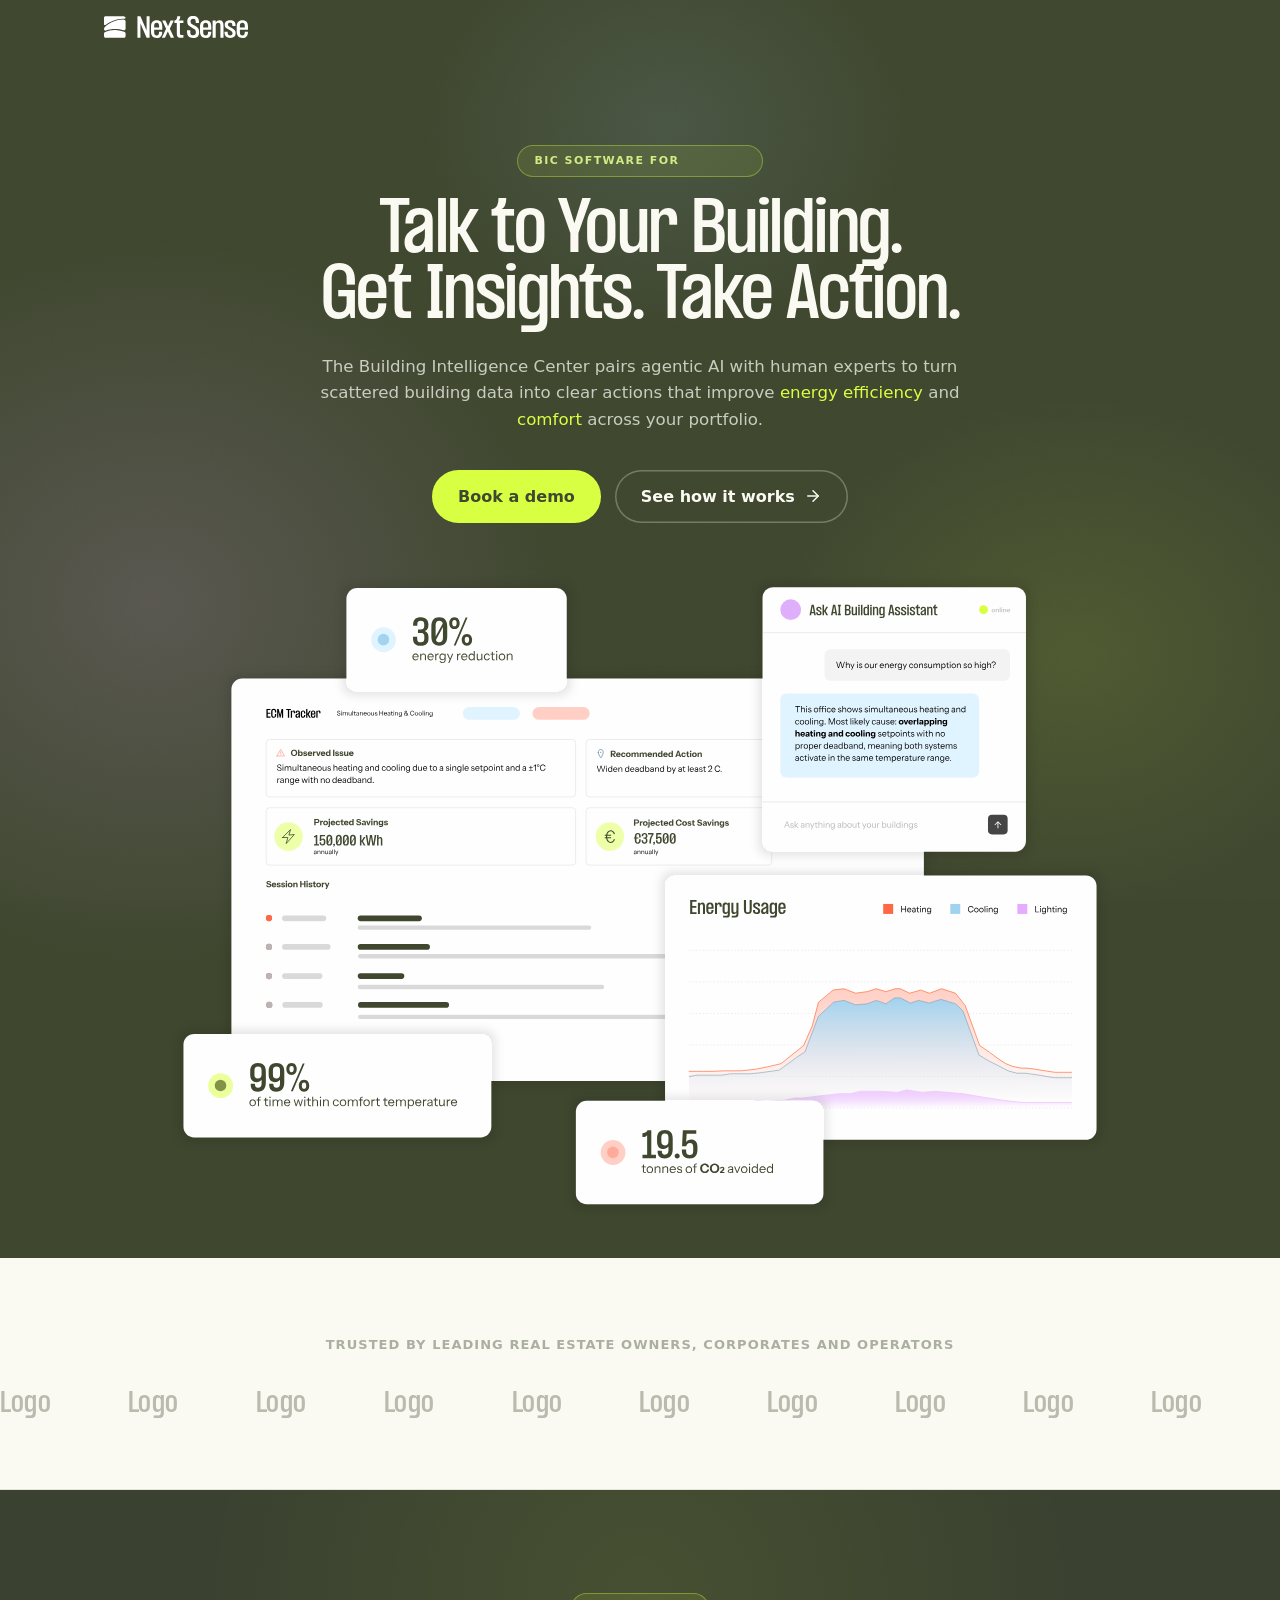
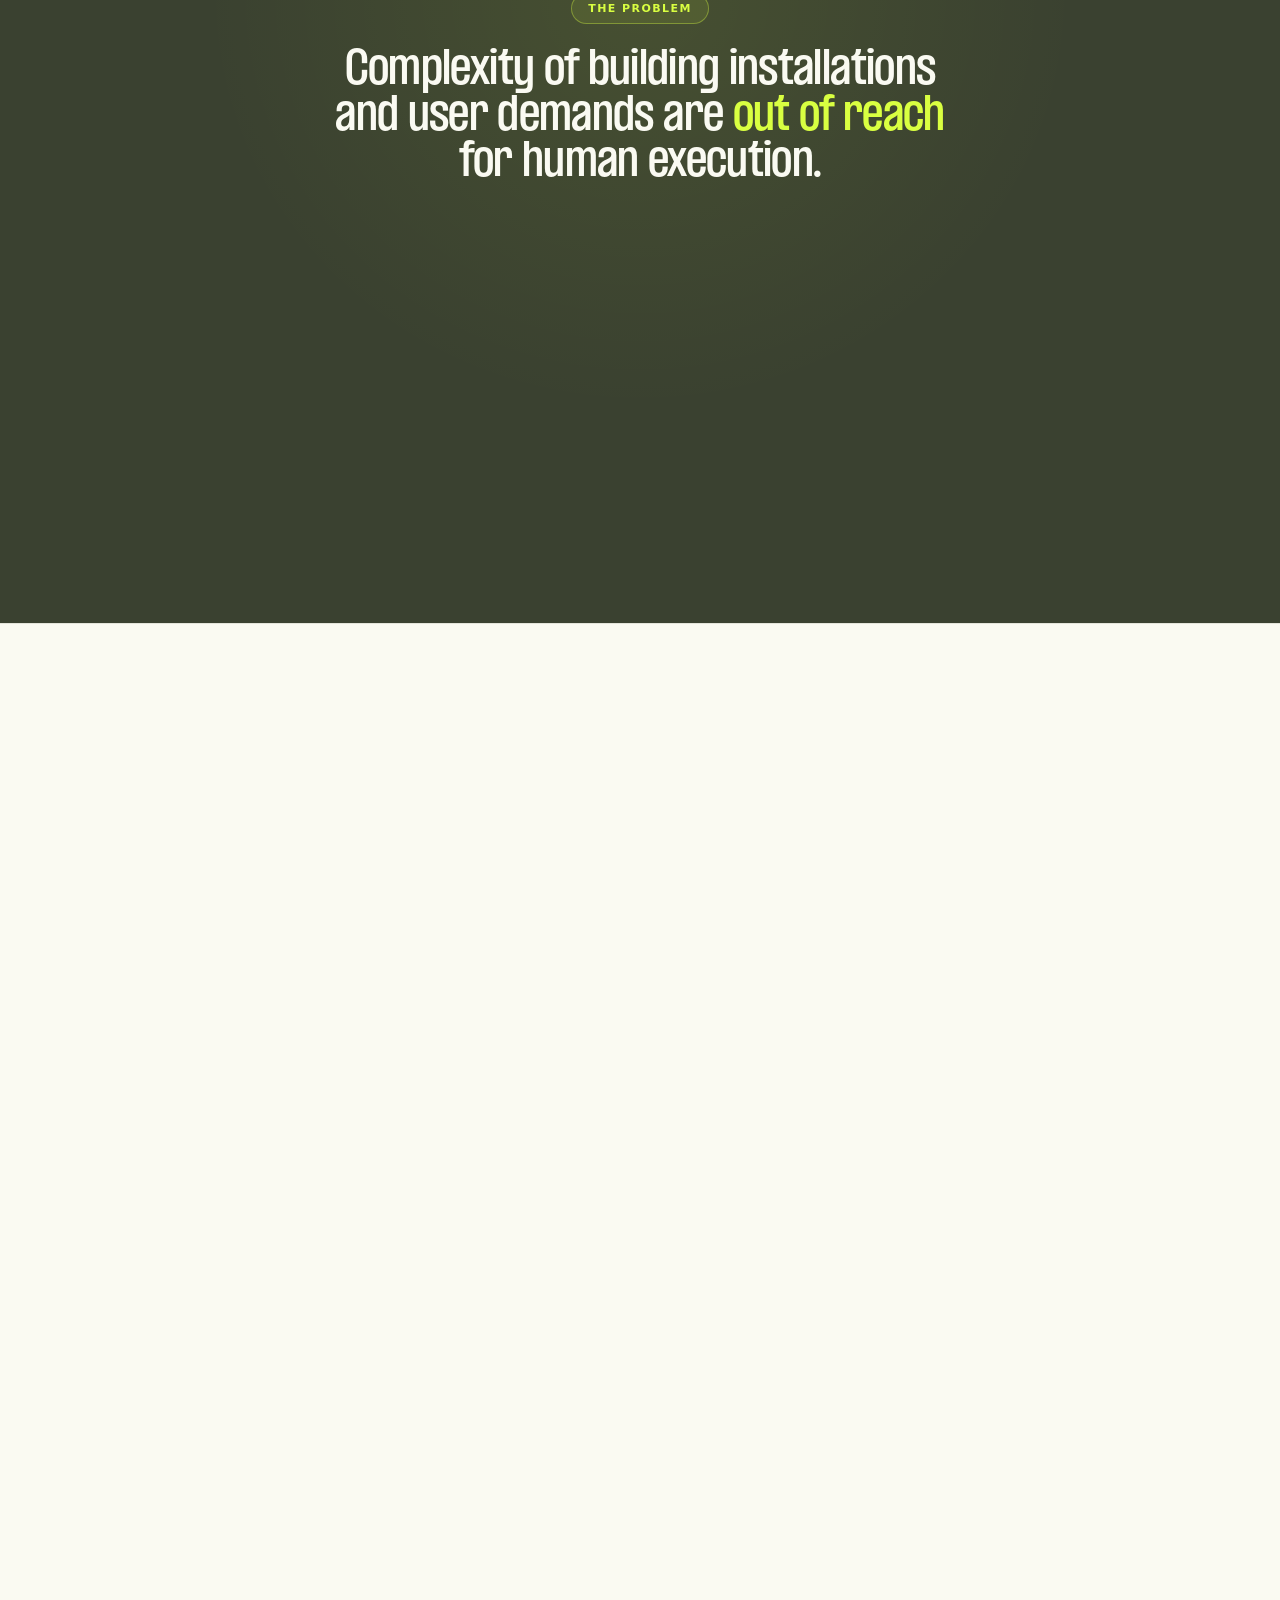
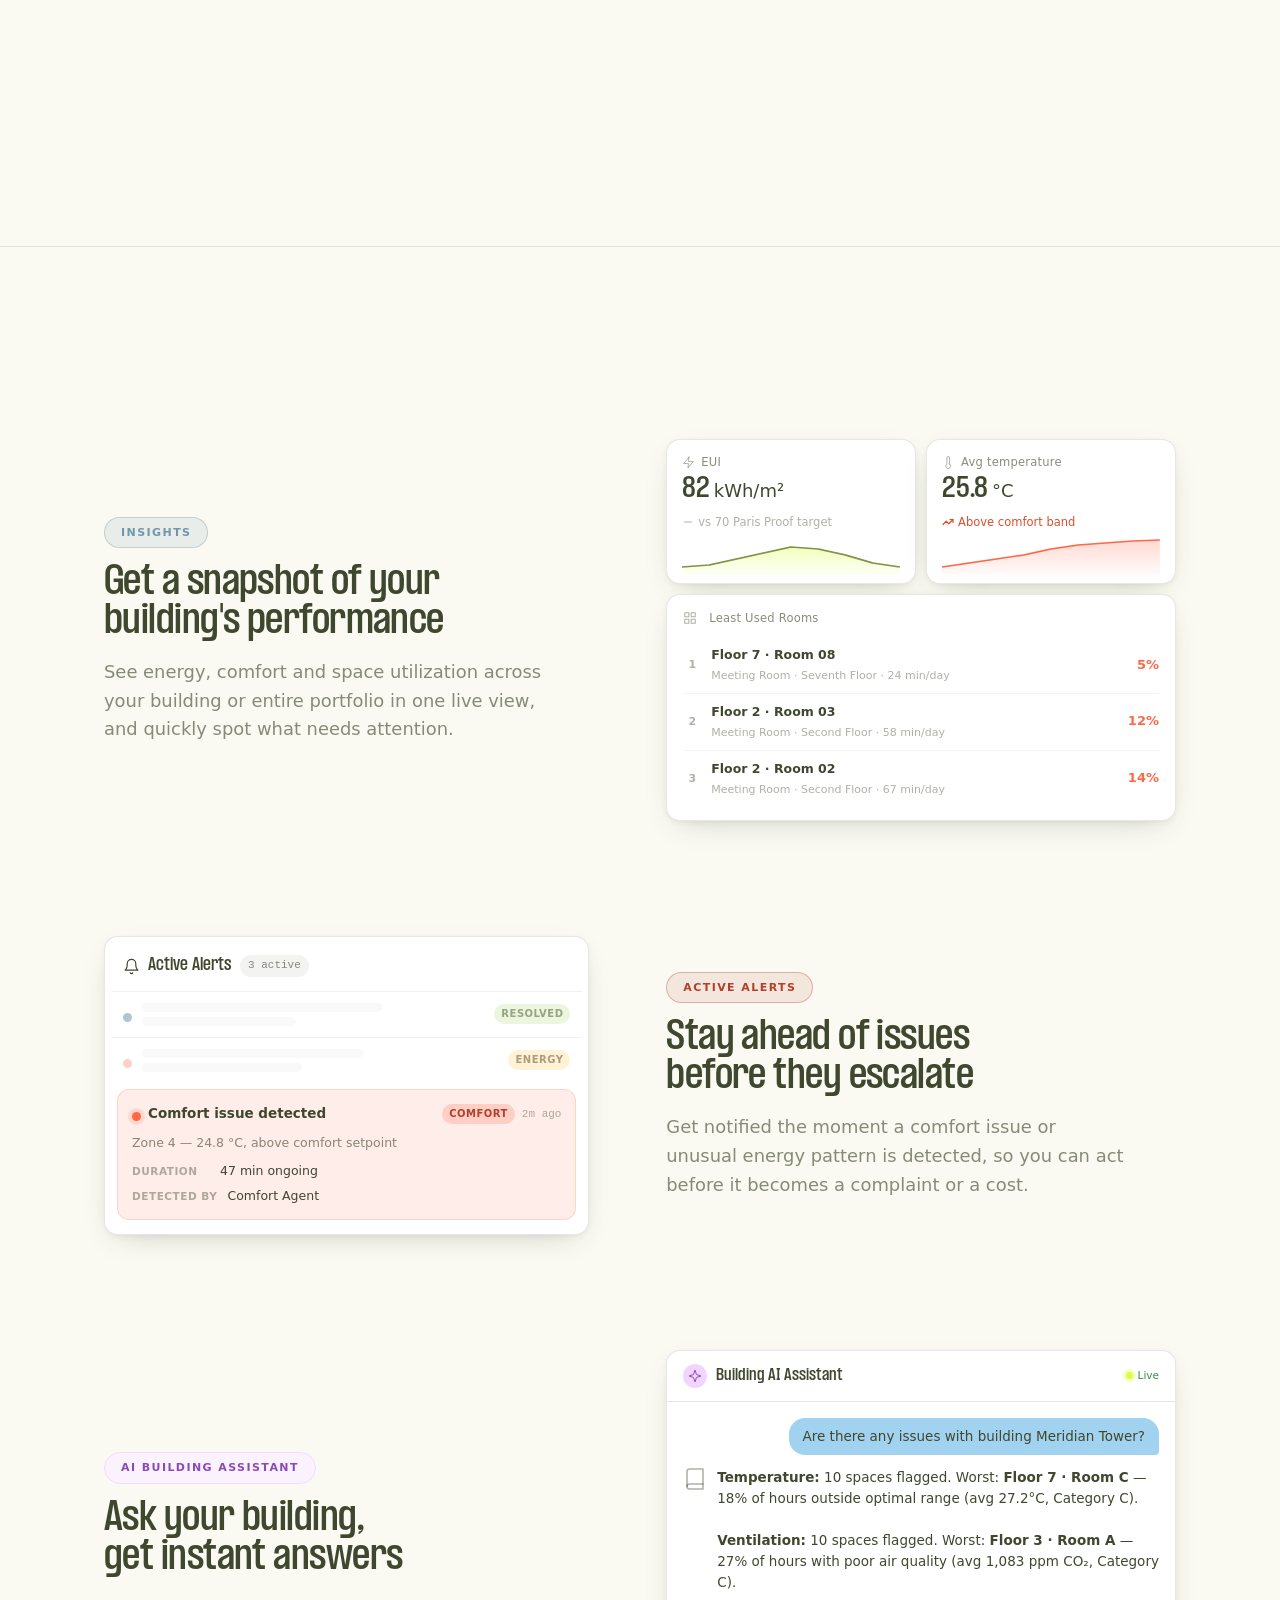
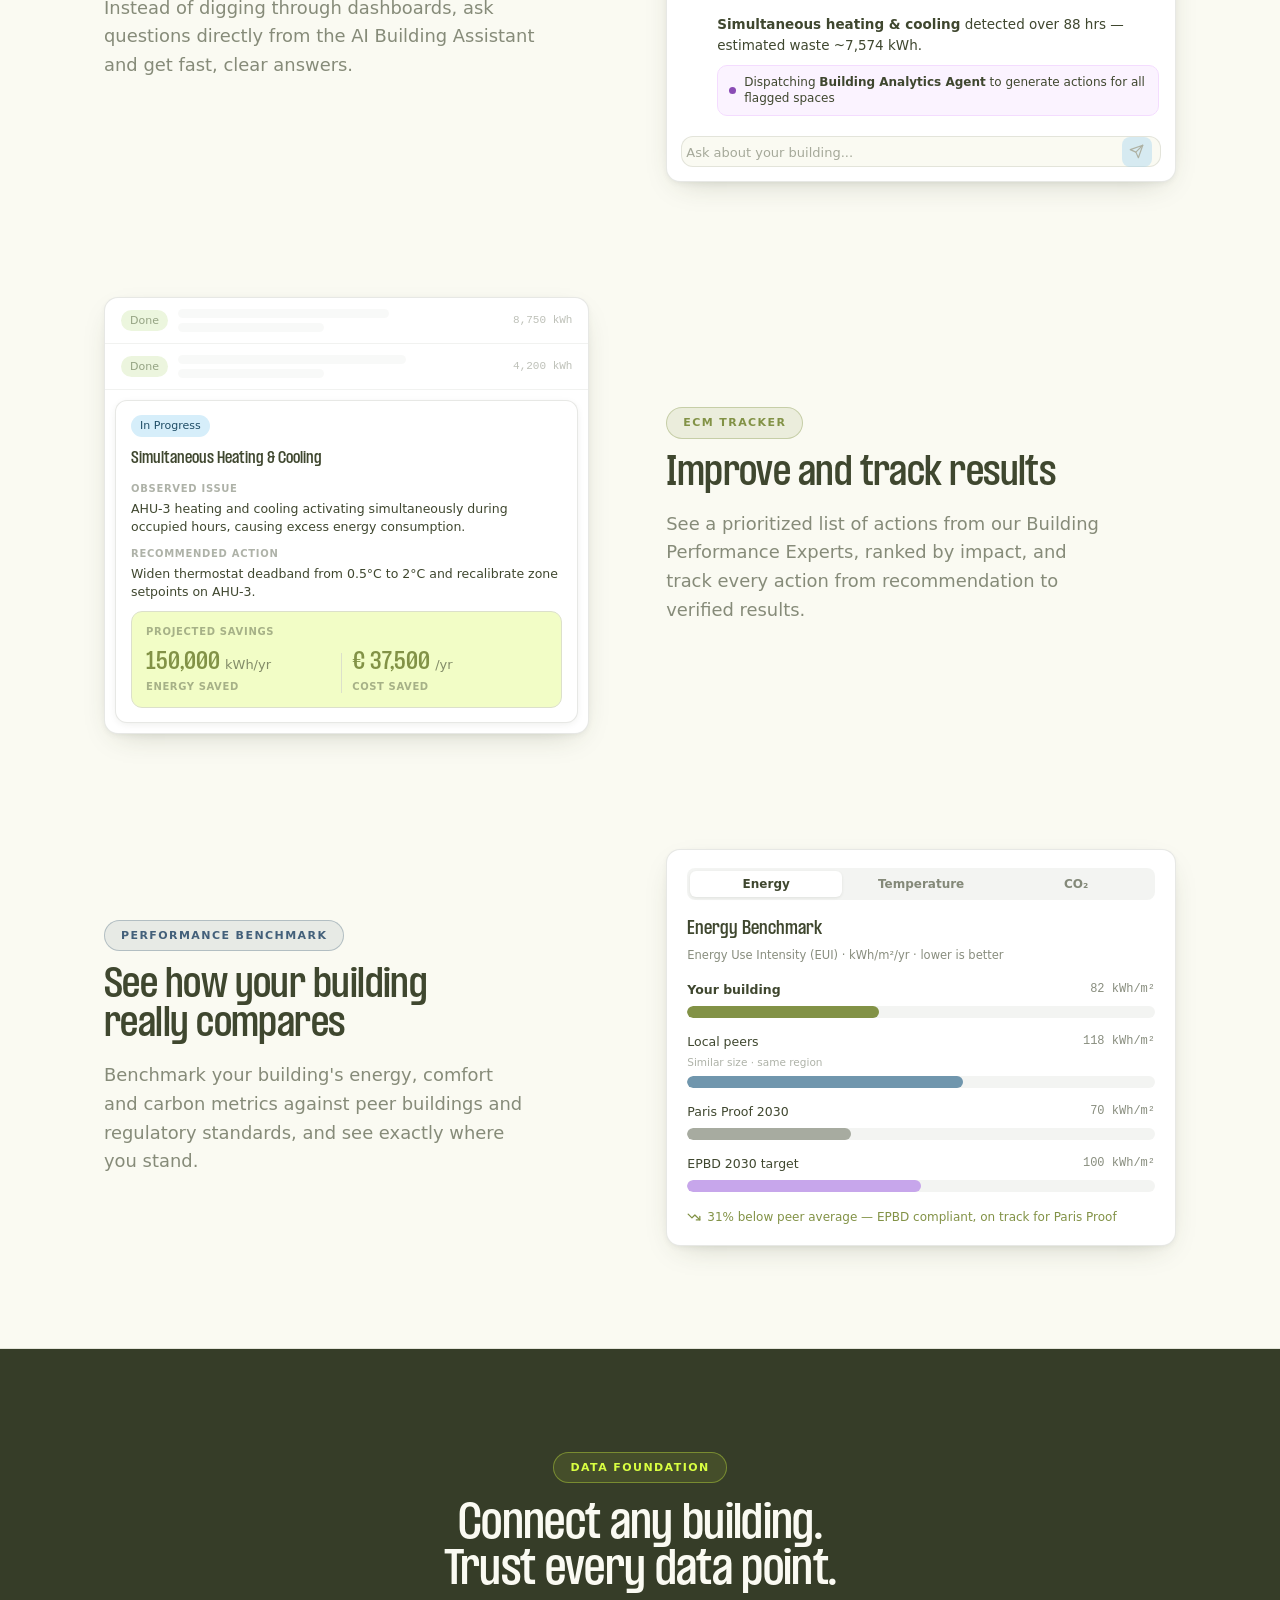
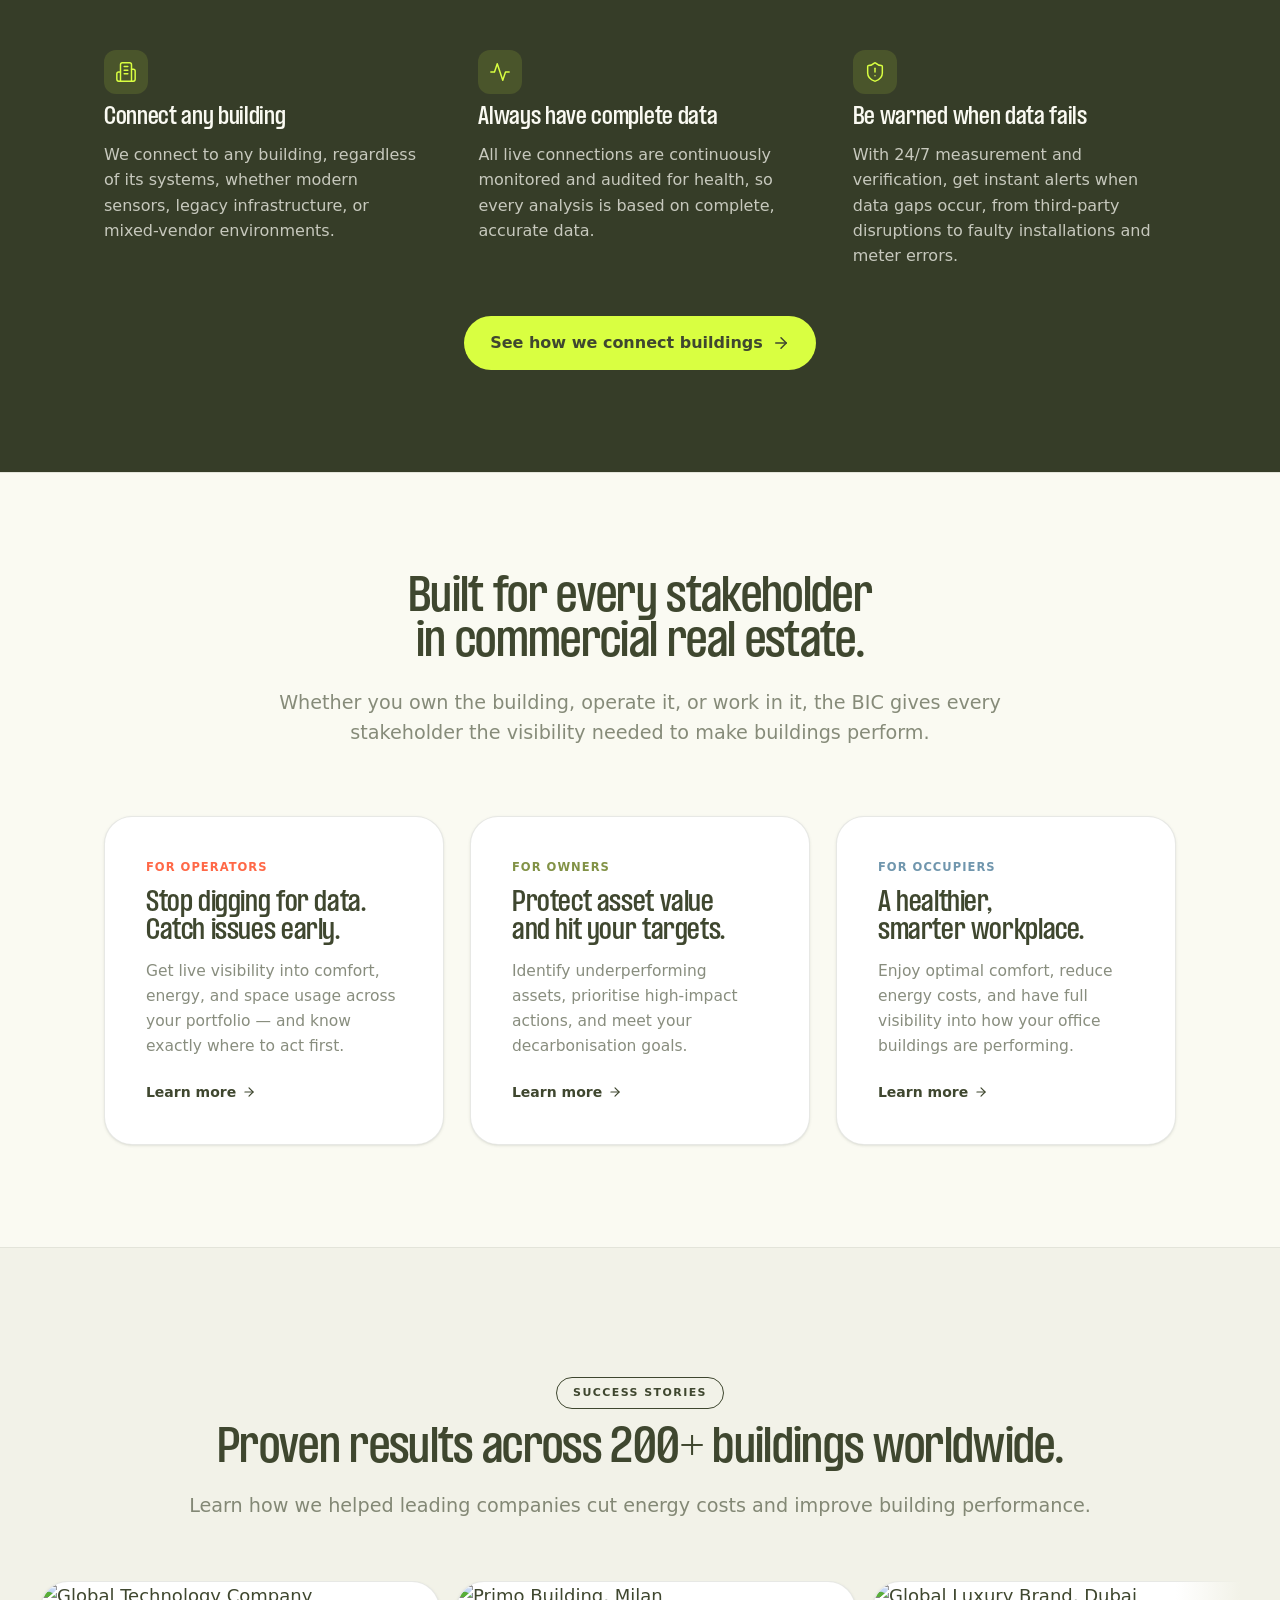
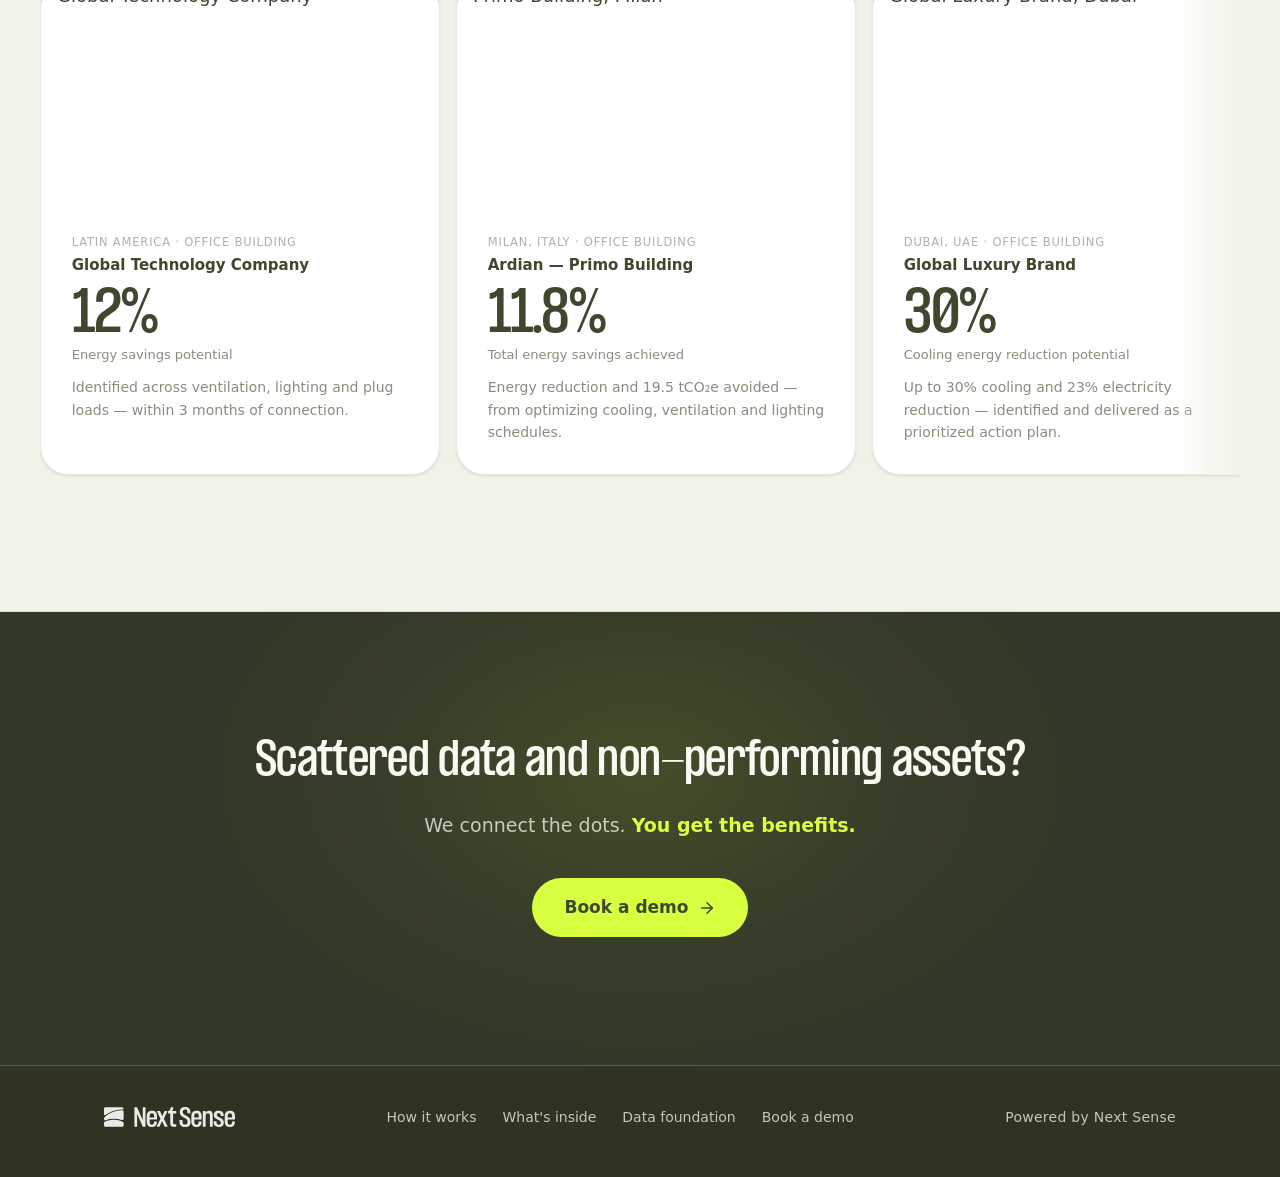
==== commit 284d6156: "Update page title to BIC draft, fix Book a demo links and other copy changes Co-Authored-By: Claude " ====
--- a/BIC Landing Page.html
+++ b/BIC Landing Page.html
@@ -3,7 +3,7 @@
 <head>
 <meta charset="UTF-8" />
 <meta name="viewport" content="width=device-width, initial-scale=1.0" />
-<title>Building Intelligence Center — AI-powered building performance software by NextSense</title>
+<title>BIC draft</title>
 <meta name="description" content="The NextSense Building Intelligence Center (BIC) is a building performance software platform that combines agentic AI with expert human review to monitor, detect and resolve issues across your commercial real estate portfolio — before occupants notice." />
 <meta property="og:title" content="Building Intelligence Center — NextSense" />
 <meta property="og:description" content="AI-powered building performance software that monitors every system, catches issues early, and tells your team exactly what to do." />
@@ -30,7 +30,7 @@
     <h1 class="display reveal d1">Talk to Your Building.<br />Get Insights. Take Action.</h1>
     <p class="hero-lede reveal d2">The Building Intelligence Center pairs agentic AI with human experts to turn scattered building data into clear actions that improve <em>energy efficiency</em> and <em>comfort</em> across your portfolio.</p>
     <div class="hero-cta reveal d3">
-      <a href="#cta" class="btn btn-light">Book a demo</a>
+      <a href="https://www.next-sense.com/contact-us" class="btn btn-light">Book a demo</a>
       <a href="#solution" class="btn btn-ghost-light">See how it works
         <svg viewBox="0 0 24 24" fill="none" stroke="currentColor" stroke-width="2" stroke-linecap="round" stroke-linejoin="round"><path d="M5 12h14"/><path d="m12 5 7 7-7 7"/></svg>
       </a>
@@ -550,7 +550,7 @@
       </div>
     </div>
     <div class="data-learn reveal d2">
-      <a href="#cta" class="btn btn-light" style="margin-inline:auto;">See how we connect buildings
+      <a href="#" class="btn btn-light" style="margin-inline:auto;">See how we connect buildings
         <svg viewBox="0 0 24 24" fill="none" stroke="currentColor" stroke-width="2" stroke-linecap="round" stroke-linejoin="round"><path d="M5 12h14"/><path d="m12 5 7 7-7 7"/></svg>
       </a>
     </div>
@@ -675,7 +675,7 @@
     <h2 class="h2 reveal">Scattered data and non-performing assets?</h2>
     <p class="reveal d1">We connect the dots. <span style="color:var(--digital-sun);font-weight:600;">You get the benefits.</span></p>
     <div class="cta-btn reveal d2">
-      <a href="#" class="btn btn-light" style="font-size:17px;padding:16px 32px;">Book a demo
+      <a href="https://www.next-sense.com/contact-us" class="btn btn-light" style="font-size:17px;padding:16px 32px;">Book a demo
         <svg viewBox="0 0 24 24" fill="none" stroke="currentColor" stroke-width="2" stroke-linecap="round" stroke-linejoin="round"><path d="M5 12h14"/><path d="m12 5 7 7-7 7"/></svg>
       </a>
     </div>
@@ -690,7 +690,7 @@
       <a href="#solution">How it works</a>
       <a href="#inside">What's inside</a>
       <a href="#data">Data foundation</a>
-      <a href="#cta">Book a demo</a>
+      <a href="https://www.next-sense.com/contact-us">Book a demo</a>
     </div>
     <span class="footer-powered">Powered by Next Sense</span>
   </div>
